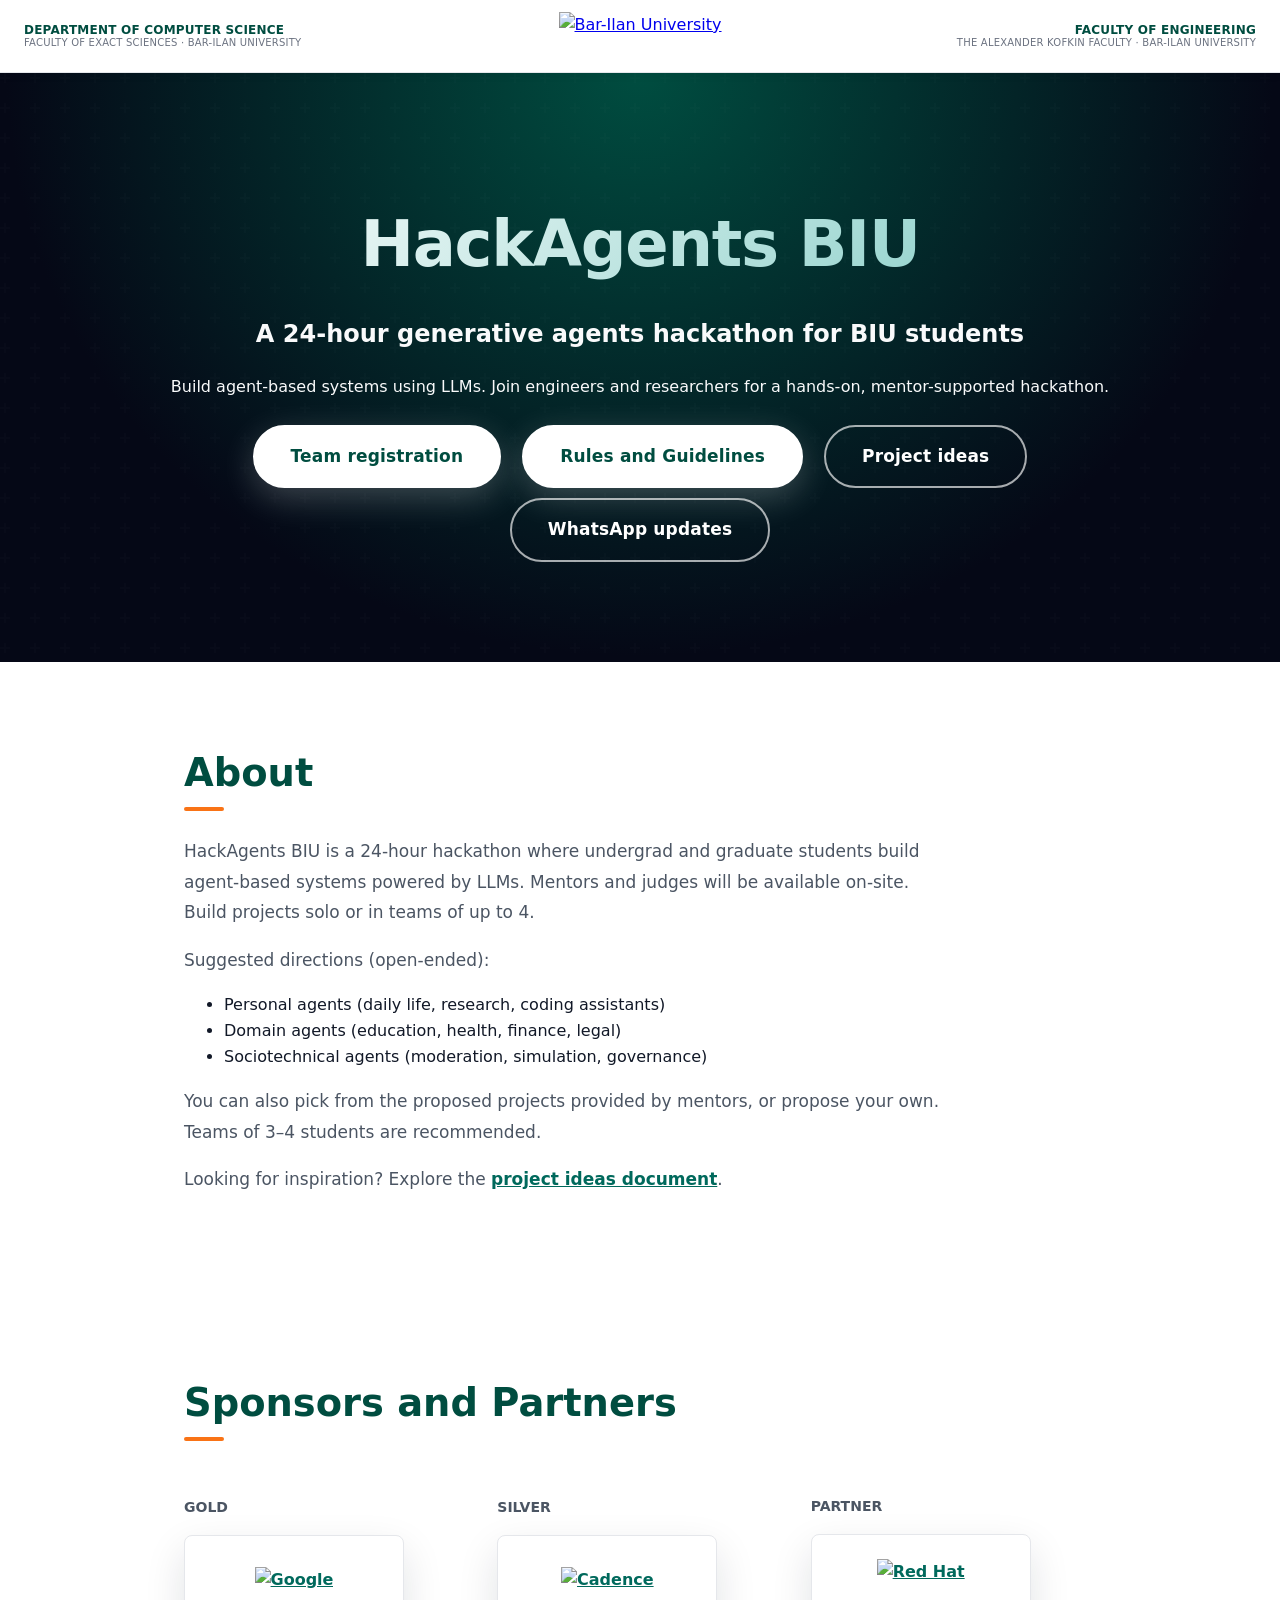
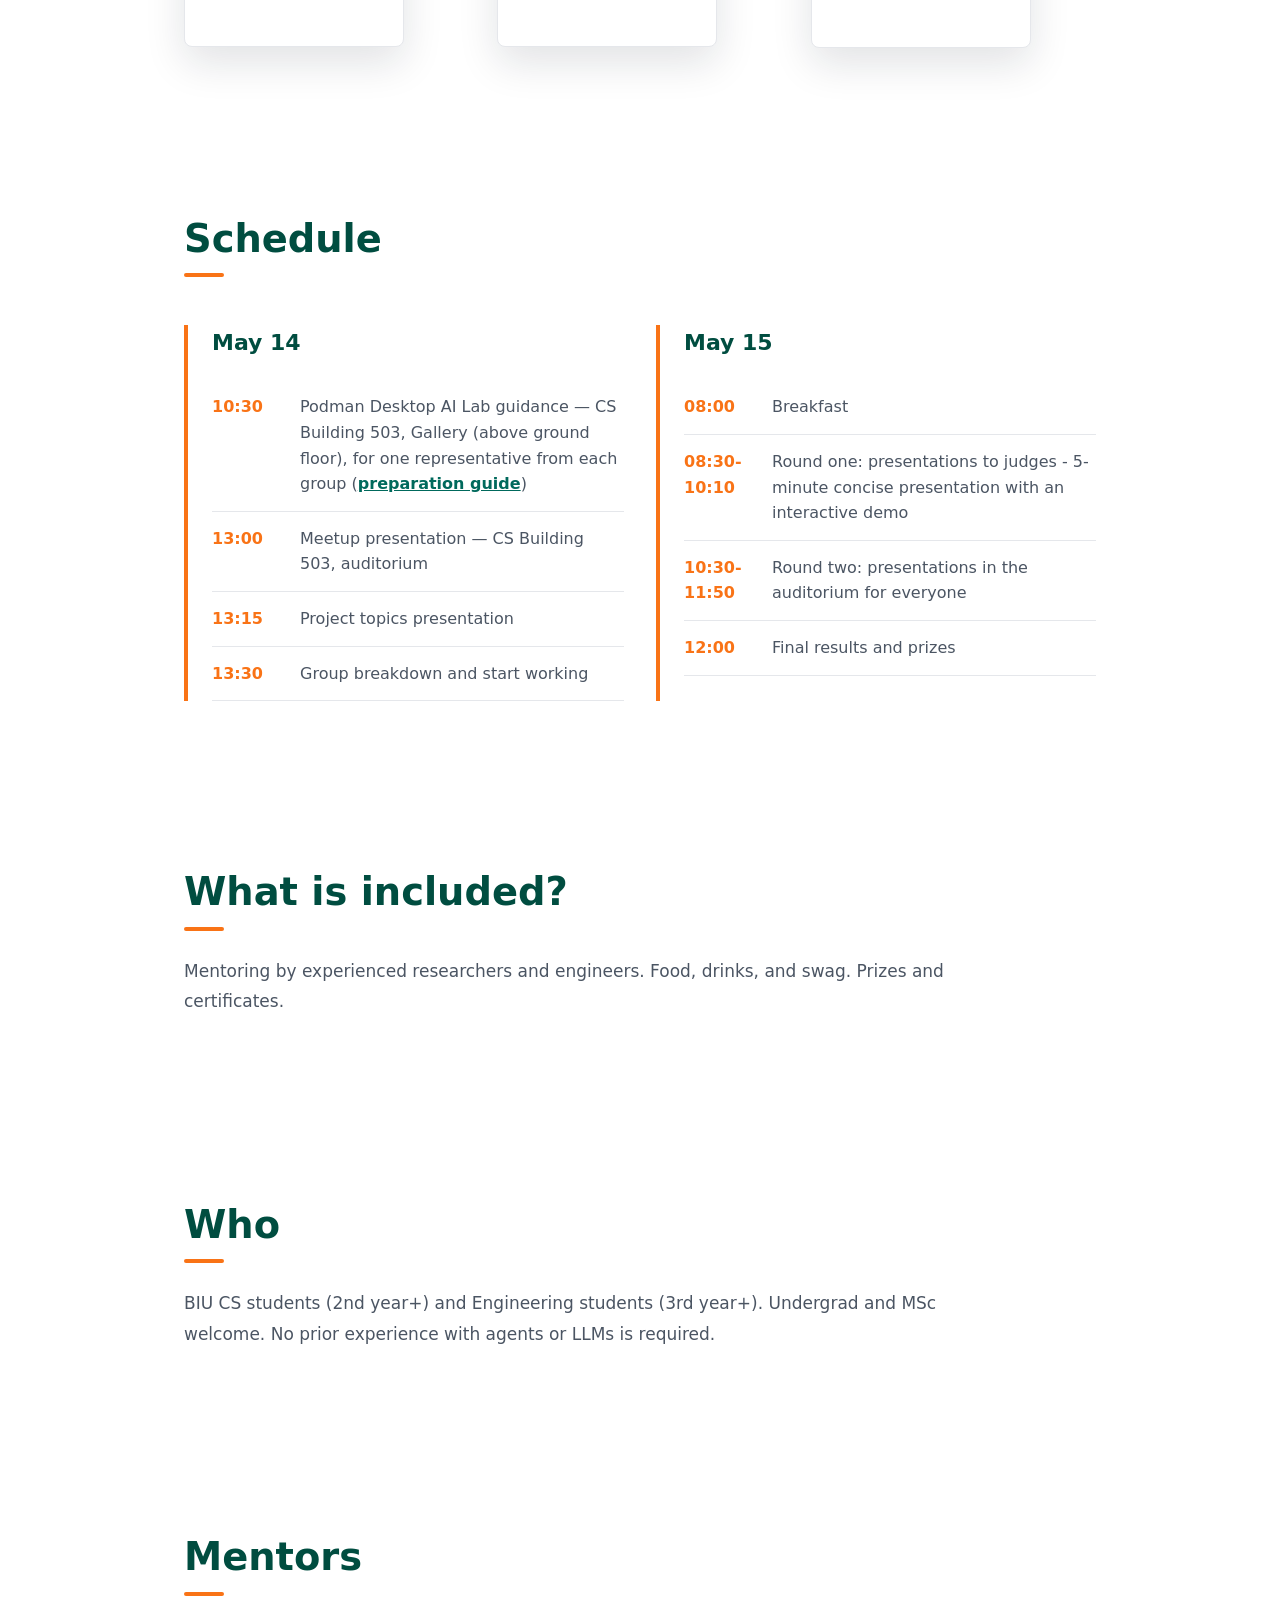
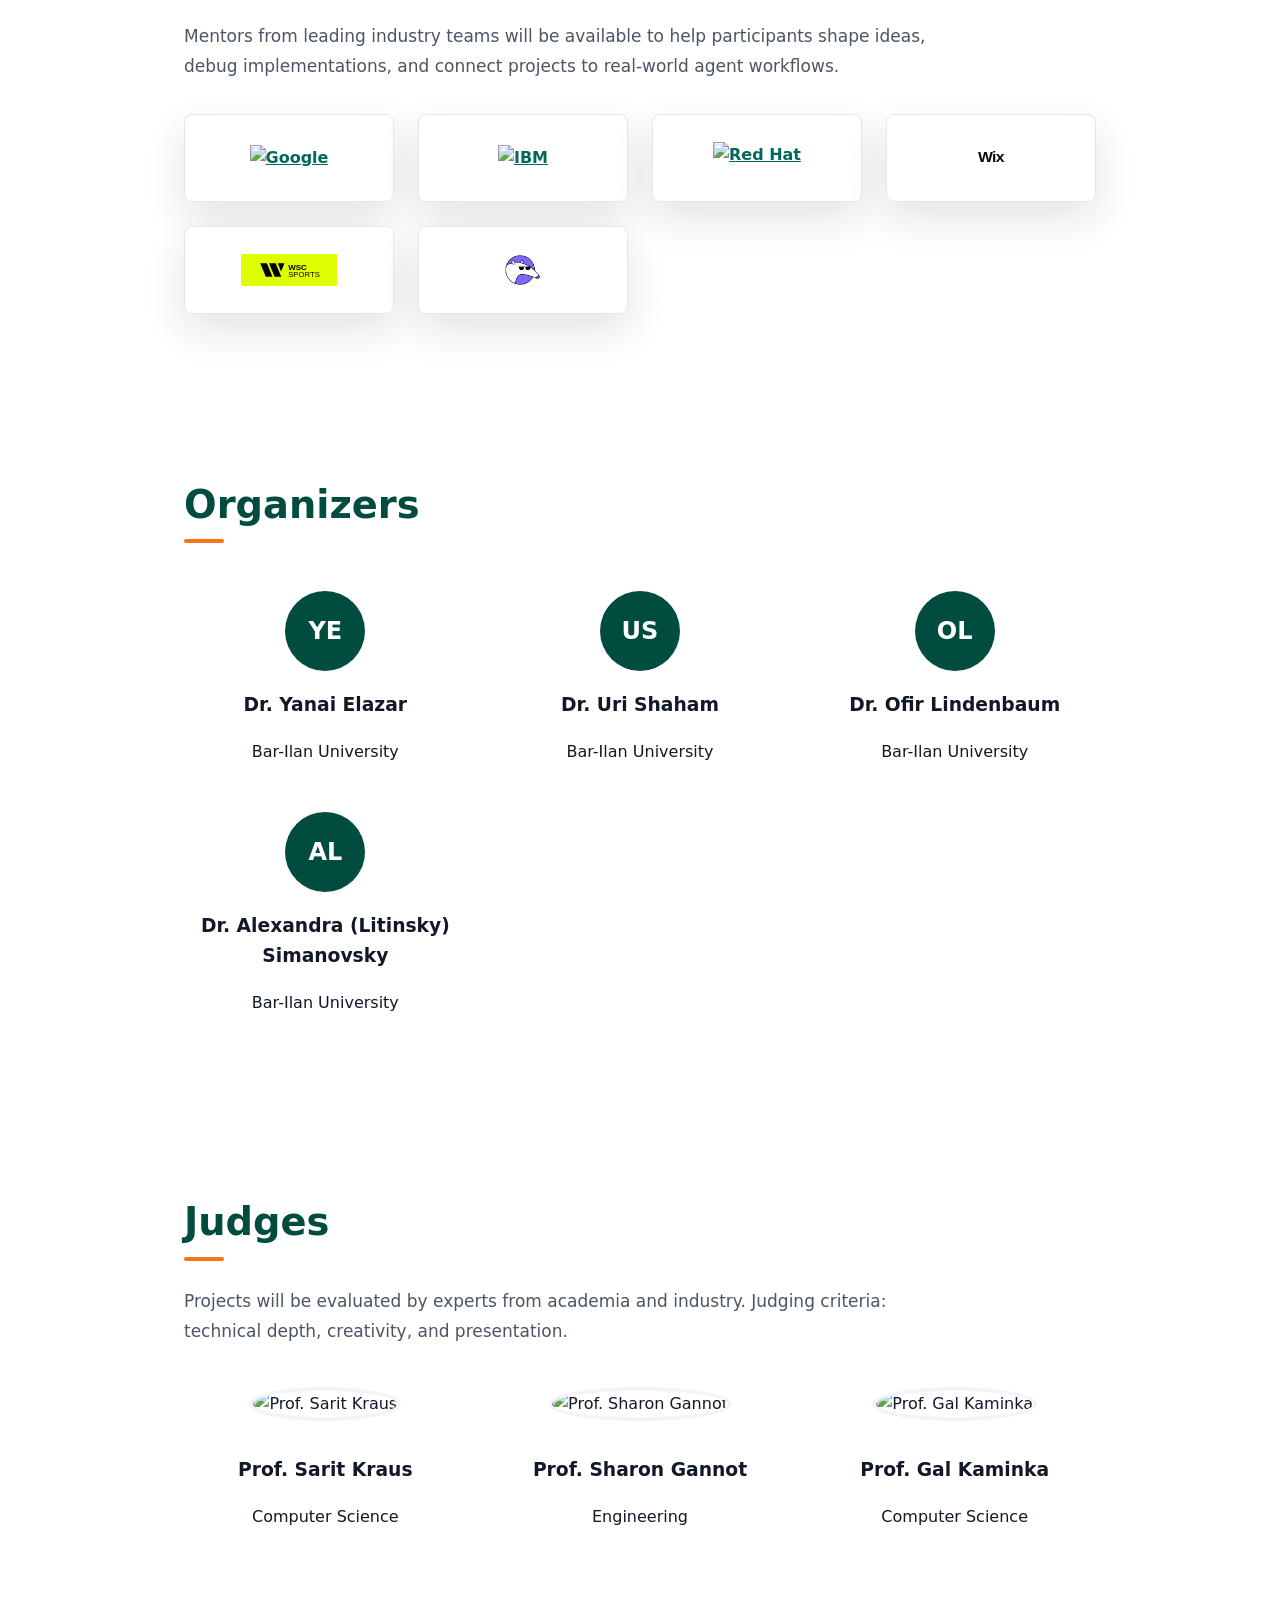
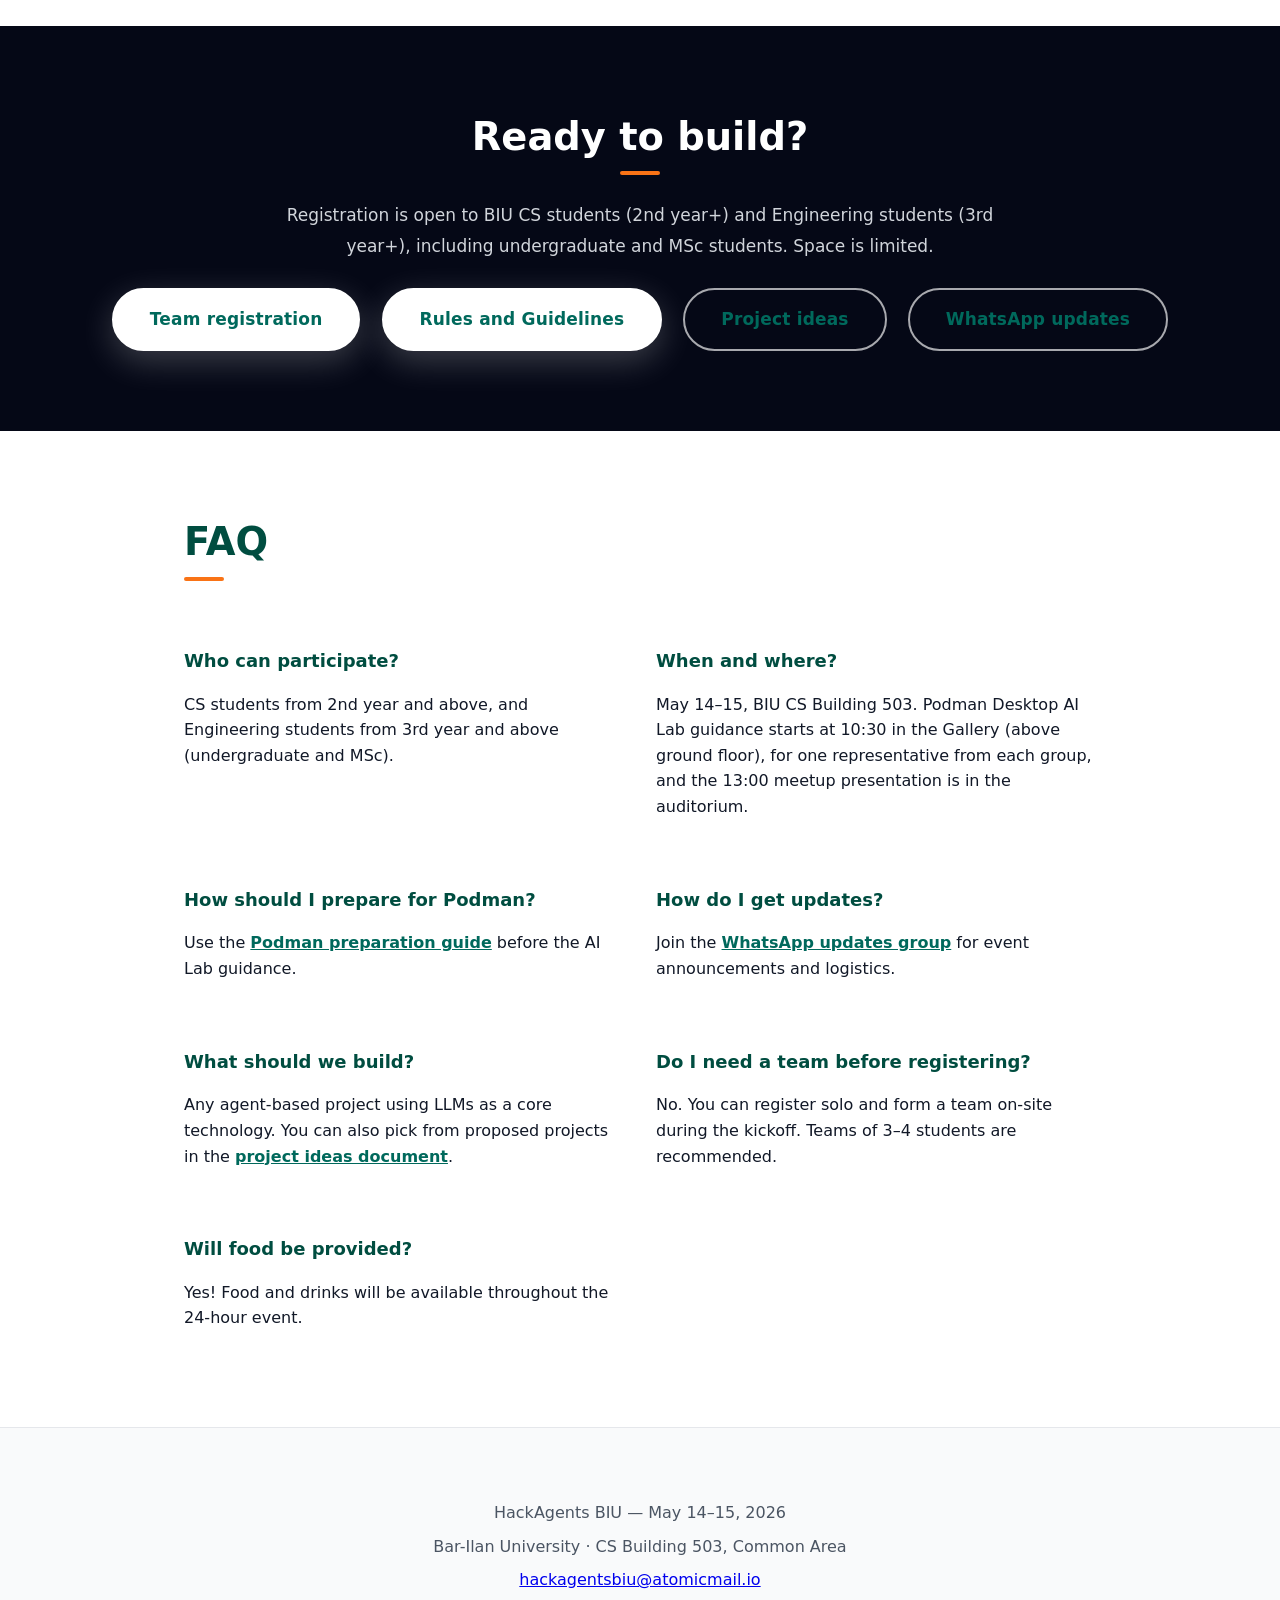
==== index.html @ 6ebd0484 "Update final day hackathon schedule" ====
<!DOCTYPE html>
<html lang="en">
<head>
  <meta charset="UTF-8" />
  <title>HackAgents BIU</title>
  <meta name="viewport" content="width=device-width, initial-scale=1" />
  <link rel="stylesheet" href="styles.css" />
</head>
<body>
  <!-- LOGO BAR -->
  <div class="logo-bar">
    <!-- CS dept (left) -->
    <a href="https://cs.biu.ac.il/en" target="_blank" rel="noreferrer" class="dept-text-link">
      <div class="dept-logo-text">
        <strong>Department of Computer Science</strong>
        <em>Faculty of Exact Sciences &middot; Bar-Ilan University</em>
      </div>
    </a>
    <!-- Single BIU logo (center) -->
    <a href="https://www.biu.ac.il/en" target="_blank" rel="noreferrer" class="biu-center-logo-link">
      <img src="images/biu-logo.svg" alt="Bar-Ilan University" class="biu-center-logo" />
    </a>
    <!-- Engineering dept (right) -->
    <a href="https://engineering.biu.ac.il/en" target="_blank" rel="noreferrer" class="dept-text-link">
      <div class="dept-logo-text dept-logo-text-right">
        <strong>Faculty of Engineering</strong>
        <em>The Alexander Kofkin Faculty &middot; Bar-Ilan University</em>
      </div>
    </a>
  </div>
  <!-- HERO -->
  <header class="hero">
    <div class="hero-content">
      <h1>HackAgents BIU</h1>
      <h2>A 24-hour generative agents hackathon for BIU students</h2>
      <p>
        Build agent-based systems using LLMs. Join engineers and researchers for a hands-on,
        mentor-supported hackathon.
      </p>
      <a href="https://docs.google.com/forms/d/e/1FAIpQLSceRZnkN2qU5gKIHGp6oPGuhimplVmQ2G8xg2POKdkCX2bNxw/viewform" target="_blank" rel="noopener noreferrer" class="btn-secondary btn-large">Team registration</a>
      <a href="https://docs.google.com/document/d/19r4RWG5iAZjEmeMWOBcQa010JdUQIc2pT0cGZgomVYQ/edit?tab=t.0" target="_blank" rel="noopener noreferrer" class="btn-secondary btn-large">Rules and Guidelines</a>
      <a href="https://docs.google.com/document/d/1uEzmPq3hQL507EsKI7xB_JFkwGUVHDTI0HvPIzLt-HA/edit?usp=sharing" target="_blank" rel="noopener noreferrer" class="btn-link-strong btn-large">Project ideas</a>
      <a href="https://chat.whatsapp.com/GrGMluwHoQH03LXmGmz6DR" target="_blank" rel="noopener noreferrer" class="btn-link-strong btn-large">WhatsApp updates</a>
    </div>
  </header>
  <!-- ABOUT -->
  <section class="section">
    <h2>About</h2>
    <p>
      HackAgents BIU is a 24-hour hackathon where undergrad and graduate students build agent-based systems powered by LLMs.
      Mentors and judges will be available on-site. Build projects solo or in teams of up to 4.
    </p>
    <p>
      Suggested directions (open-ended):
    </p>
    <ul>
      <li>Personal agents (daily life, research, coding assistants)
      <li>Domain agents (education, health, finance, legal)
      <li>Sociotechnical agents (moderation, simulation, governance)
    </ul>
    <p>
      You can also pick from the proposed projects provided by mentors, or propose your own.
      Teams of 3–4 students are recommended.
    </p>
    <p>
      Looking for inspiration? Explore the
      <a href="https://docs.google.com/document/d/1uEzmPq3hQL507EsKI7xB_JFkwGUVHDTI0HvPIzLt-HA/edit?usp=sharing" target="_blank" rel="noopener noreferrer">project ideas document</a>.
    </p>
  </section>
  <!-- PARTNERS -->
  <section class="section">
    <h2>Sponsors and Partners</h2>
    <div class="sponsors">
      <div class="sponsor-tier">
        <h3>Gold</h3>
        <a href="https://www.google.com" target="_blank" rel="noreferrer" class="sponsor-card sponsor-card-light" aria-label="Google">
          <img src="https://www.google.com/images/branding/googlelogo/2x/googlelogo_color_272x92dp.png" alt="Google" class="sponsor-logo" />
        </a>
      </div>
      <div class="sponsor-tier">
        <h3>Silver</h3>
        <a href="https://www.cadence.com" target="_blank" rel="noreferrer" class="sponsor-card sponsor-card-light" aria-label="Cadence">
          <img src="images/cadence-logo.svg" alt="Cadence" class="sponsor-logo" />
        </a>
      </div>
      <div class="sponsor-tier">
        <h3>Partner</h3>
        <a href="https://www.redhat.com/" target="_blank" rel="noopener noreferrer" class="sponsor-card sponsor-card-light" aria-label="Red Hat">
          <img src="https://upload.wikimedia.org/wikipedia/commons/7/79/Red_Hat_Logo_2019.svg" alt="Red Hat" class="sponsor-logo sponsor-logo-wide" />
        </a>
      </div>
    </div>
  </section>
  <!-- SCHEDULE -->
  <section class="section">
    <h2>Schedule</h2>
    <div class="schedule">
      <div class="schedule-day">
        <h3>May 14</h3>
        <div class="schedule-item">
          <time>10:30</time>
          <p>Podman Desktop AI Lab guidance — CS Building 503, Gallery (above ground floor), for one representative from each group (<a href="https://docs.google.com/document/d/1GXqYyNREOl_jO6eJi69nF-Y2a-xYoe3_QKaLp_jlZYM/edit?usp=sharing" target="_blank" rel="noopener noreferrer">preparation guide</a>)</p>
        </div>
        <div class="schedule-item">
          <time>13:00</time>
          <p>Meetup presentation — CS Building 503, auditorium</p>
        </div>
        <div class="schedule-item">
          <time>13:15</time>
          <p>Project topics presentation</p>
        </div>
        <div class="schedule-item">
          <time>13:30</time>
          <p>Group breakdown and start working</p>
        </div>
      </div>
      <div class="schedule-day">
        <h3>May 15</h3>
        <div class="schedule-item">
          <time>08:00</time>
          <p>Breakfast</p>
        </div>
        <div class="schedule-item">
          <time>08:30-10:10</time>
          <p>Round one: presentations to judges - 5-minute concise presentation with an interactive demo</p>
        </div>
        <div class="schedule-item">
          <time>10:30-11:50</time>
          <p>Round two: presentations in the auditorium for everyone</p>
        </div>
        <div class="schedule-item">
          <time>12:00</time>
          <p>Final results and prizes</p>
        </div>
      </div>
    </div>
  </section>
  <!-- WHAT IS INCLUDED -->
  <section class="section">
    <h2>What is included?</h2>
    <p>
      Mentoring by experienced researchers and engineers.
      Food, drinks, and swag.
      Prizes and certificates.
    </p>
  </section>
  <!-- WHO -->
  <section class="section">
    <h2>Who</h2>
    <p>
      BIU CS students (2nd year+) and Engineering students (3rd year+). Undergrad and MSc welcome.
      No prior experience with agents or LLMs is required.
    </p>
  </section>
  <!-- MENTORS -->
  <section class="section">
    <h2>Mentors</h2>
    <p>
      Mentors from leading industry teams will be available to help participants shape ideas,
      debug implementations, and connect projects to real-world agent workflows.
    </p>
    <div class="mentor-logos">
      <a href="https://www.google.com" target="_blank" rel="noreferrer" class="mentor-card" aria-label="Google mentors">
        <img src="https://www.google.com/images/branding/googlelogo/2x/googlelogo_color_272x92dp.png" alt="Google" class="mentor-logo" />
      </a>
      <a href="https://www.ibm.com" target="_blank" rel="noreferrer" class="mentor-card" aria-label="IBM mentors">
        <img src="https://upload.wikimedia.org/wikipedia/commons/5/51/IBM_logo.svg" alt="IBM" class="mentor-logo" />
      </a>
      <a href="https://www.redhat.com/" target="_blank" rel="noopener noreferrer" class="mentor-card" aria-label="Red Hat mentors">
        <img src="https://upload.wikimedia.org/wikipedia/commons/7/79/Red_Hat_Logo_2019.svg" alt="Red Hat" class="mentor-logo mentor-logo-wide" />
      </a>
      <a href="https://www.wix.com/" target="_blank" rel="noopener noreferrer" class="mentor-card" aria-label="Wix mentors">
        <img src="images/wix-logo.svg" alt="Wix" class="mentor-logo" />
      </a>
      <a href="https://www.ecsportsmgmt.com/" target="_blank" rel="noopener noreferrer" class="mentor-card" aria-label="WSC Sports mentors">
        <img src="images/esc-sports-logo.svg" alt="WSC Sports" class="mentor-logo mentor-logo-wide" />
      </a>
      <a href="https://www.qodo.ai/" target="_blank" rel="noopener noreferrer" class="mentor-card" aria-label="Qodo mentors">
        <img src="images/qodo-logo.svg" alt="Qodo" class="mentor-logo mentor-logo-wide" />
      </a>
    </div>
  </section>
  <!-- ORGANIZERS -->
  <section class="section">
    <h2>Organizers</h2>
    <div class="grid">
      <div class="person">
        <div class="organizer-avatar">YE</div>
        <h3>Dr. Yanai Elazar</h3>
        <p>Bar-Ilan University</p>
      </div>
      <div class="person">
        <div class="organizer-avatar">US</div>
        <h3>Dr. Uri Shaham</h3>
        <p>Bar-Ilan University</p>
      </div>
      <div class="person">
        <div class="organizer-avatar">OL</div>
        <h3>Dr. Ofir Lindenbaum</h3>
        <p>Bar-Ilan University</p>
      </div>
      <div class="person">
        <div class="organizer-avatar">AL</div>
        <h3>Dr. Alexandra (Litinsky) Simanovsky</h3>
        <p>Bar-Ilan University</p>
      </div>
    </div>
  </section>
  <!-- JUDGES -->
  <section class="section">
    <h2>Judges</h2>
    <p>Projects will be evaluated by experts from academia and industry. Judging criteria: technical depth, creativity, and presentation.</p>
    <div class="grid">
      <div class="person">
        <img src="images/sarit-kraus.jpg" alt="Prof. Sarit Kraus" class="person-photo" />
        <div>
          <h3>Prof. Sarit Kraus</h3>
          <p>Computer Science</p>
        </div>
      </div>
      <div class="person">
        <img src="images/sharon-gannot.jpg" alt="Prof. Sharon Gannot" class="person-photo" />
        <div>
          <h3>Prof. Sharon Gannot</h3>
          <p>Engineering</p>
        </div>
      </div>
      <div class="person">
        <img src="https://u.cs.biu.ac.il/~kaminkg/authors/galk/avatar_hu0524f3c4459aaec3b3a6f1993099c166_79443_270x270_fill_q75_lanczos_center.jpg" alt="Prof. Gal Kaminka" class="person-photo" />
        <div>
          <h3>Prof. Gal Kaminka</h3>
          <p>Computer Science</p>
        </div>
      </div>
    </div>
  </section>
  <!-- CTA -->
  <section class="section section-dark">
    <h2>Ready to build?</h2>
    <p>Registration is open to BIU CS students (2nd year+) and Engineering students (3rd year+), including undergraduate and MSc students. Space is limited.</p>
    <a href="https://docs.google.com/forms/d/e/1FAIpQLSceRZnkN2qU5gKIHGp6oPGuhimplVmQ2G8xg2POKdkCX2bNxw/viewform" target="_blank" rel="noopener noreferrer" class="btn-secondary btn-large">Team registration</a>
    <a href="https://docs.google.com/document/d/19r4RWG5iAZjEmeMWOBcQa010JdUQIc2pT0cGZgomVYQ/edit?tab=t.0" target="_blank" rel="noopener noreferrer" class="btn-secondary btn-large">Rules and Guidelines</a>
    <a href="https://docs.google.com/document/d/1uEzmPq3hQL507EsKI7xB_JFkwGUVHDTI0HvPIzLt-HA/edit?usp=sharing" target="_blank" rel="noopener noreferrer" class="btn-link-strong btn-large">Project ideas</a>
    <a href="https://chat.whatsapp.com/GrGMluwHoQH03LXmGmz6DR" target="_blank" rel="noopener noreferrer" class="btn-link-strong btn-large">WhatsApp updates</a>
  </section>
  <!-- FAQ -->
  <section class="section">
    <h2>FAQ</h2>
    <div class="faq">
      <div class="faq-item">
        <h3>Who can participate?</h3>
        <p>CS students from 2nd year and above, and Engineering students from 3rd year and above (undergraduate and MSc).</p>
      </div>
      <div class="faq-item">
        <h3>When and where?</h3>
        <p>May 14–15, BIU CS Building 503. Podman Desktop AI Lab guidance starts at 10:30 in the Gallery (above ground floor), for one representative from each group, and the 13:00 meetup presentation is in the auditorium.</p>
      </div>
      <div class="faq-item">
        <h3>How should I prepare for Podman?</h3>
        <p>Use the <a href="https://docs.google.com/document/d/1GXqYyNREOl_jO6eJi69nF-Y2a-xYoe3_QKaLp_jlZYM/edit?usp=sharing" target="_blank" rel="noopener noreferrer">Podman preparation guide</a> before the AI Lab guidance.</p>
      </div>
      <div class="faq-item">
        <h3>How do I get updates?</h3>
        <p>Join the <a href="https://chat.whatsapp.com/GrGMluwHoQH03LXmGmz6DR" target="_blank" rel="noopener noreferrer">WhatsApp updates group</a> for event announcements and logistics.</p>
      </div>
      <div class="faq-item">
        <h3>What should we build?</h3>
        <p>Any agent-based project using LLMs as a core technology. You can also pick from proposed projects in the <a href="https://docs.google.com/document/d/1uEzmPq3hQL507EsKI7xB_JFkwGUVHDTI0HvPIzLt-HA/edit?usp=sharing" target="_blank" rel="noopener noreferrer">project ideas document</a>.</p>
      </div>
      <div class="faq-item">
        <h3>Do I need a team before registering?</h3>
        <p>No. You can register solo and form a team on-site during the kickoff. Teams of 3–4 students are recommended.</p>
      </div>
      <div class="faq-item">
        <h3>Will food be provided?</h3>
        <p>Yes! Food and drinks will be available throughout the 24-hour event.</p>
      </div>
    </div>
  </section>
  <!-- FOOTER -->
  <footer class="footer">
    <p>HackAgents BIU — May 14–15, 2026</p>
    <p>Bar-Ilan University &middot; CS Building 503, Common Area</p>
    <p><a href="mailto:hackagentsbiu@atomicmail.io">hackagentsbiu@atomicmail.io</a></p>
  </footer>
</body>
</html>
---- styles.css ----
:root {
  --biu-green: #004d40;
  --biu-green-light: #00695c;
  --bg-dark: #050816;
  --bg-light: #ffffff;
  --accent: #f97316;
  --accent-hover: #fb923c;
  --text-main: #111827;
  --text-muted: #4b5563;
  --border-subtle: #e5e7eb;
  --max-width: 960px;
  --radius: 12px;
  --shadow-soft: 0 16px 40px rgba(15, 23, 42, 0.12);
}

*, *::before, *::after {
  box-sizing: border-box;
}

html {
  scroll-behavior: smooth;
}

body {
  margin: 0;
  font-family: system-ui, -apple-system, BlinkMacSystemFont, 'Segoe UI', sans-serif;
  color: var(--text-main);
  background: var(--bg-light);
  line-height: 1.6;
  overflow-x: hidden;
}

/* ===== LOGO BAR ===== */
.logo-bar {
  background: #ffffff;
  padding: 12px 24px;
  display: flex;
  justify-content: space-between;
  align-items: center;
  border-bottom: 1px solid var(--border-subtle);
  position: sticky;
  top: 0;
  z-index: 1000;
  box-shadow: 0 2px 10px rgba(0,0,0,0.05);
  gap: 20px;
}

.dept-text-link {
  text-decoration: none;
  flex: 1;
  min-width: 0;
  transition: opacity 0.2s ease;
}

.dept-text-link:hover {
  opacity: 0.7;
}

.dept-logo-text {
  font-size: 11px;
  line-height: 1.2;
  color: #374151;
  text-transform: uppercase;
  letter-spacing: 0.02em;
}

.dept-logo-text strong {
  display: block;
  font-size: 12px;
  color: var(--biu-green);
  overflow: hidden;
  text-overflow: ellipsis;
  white-space: nowrap;
}

.dept-logo-text em {
  font-style: normal;
  color: #6b7280;
  font-size: 10px;
  display: block;
}

.dept-logo-text-right {
  text-align: right;
}

.biu-center-logo-link {
  display: flex;
  align-items: center;
  justify-content: center;
  flex-shrink: 0;
}

.biu-center-logo {
  height: 48px;
  width: auto;
  object-fit: contain;
}

/* ===== HERO ===== */
.hero {
  background: radial-gradient(ellipse at top, #004d40 0%, #050816 70%);
  color: #f9fafb;
  padding: 120px 24px 100px;
  text-align: center;
  position: relative;
  overflow: hidden;
}

.hero::before {
  content: '';
  position: absolute;
  inset: 0;
  background: url("data:image/svg+xml,%3Csvg width='60' height='60' viewBox='0 0 60 60' xmlns='http://www.w3.org/2000/svg'%3E%3Cg fill='none' fill-rule='evenodd'%3E%3Cg fill='%23ffffff' fill-opacity='0.03'%3E%3Cpath d='M36 34v-4h-2v4h-4v2h4v4h2v-4h4v-2h-4zm0-30V0h-2v4h-4v2h4v4h2V6h4V4h-4zM6 34v-4H4v4H0v2h4v4h2v-4h4v-2H6zM6 4V0H4v4H0v2h4v4h2V6h4V4H6z'/%3E%3C/g%3E%3C/g%3E%3C/svg%3E");
  opacity: 0.4;
}

.hero-content {
  position: relative;
  max-width: var(--max-width);
  margin: 0 auto;
}

.hero .date {
  letter-spacing: 0.2em;
  text-transform: uppercase;
  font-size: 13px;
  color: #4db6ac;
  margin-bottom: 16px;
  font-weight: 500;
}

.hero h1 {
  font-size: clamp(2.8rem, 6vw, 4rem);
  margin: 0 0 16px;
  font-weight: 800;
  letter-spacing: -0.02em;
  background: linear-gradient(135deg, #ffffff 0%, #80cbc4 100%);
  -webkit-background-clip: text;
  -webkit-text-fill-color: transparent;
  background-clip: text;
}

.hero .subtitle {
  max-width: 600px;
  margin: 0 auto 36px;
  font-size: 17px;
  color: #d1d5db;
  line-height: 1.7;
}

.btn-primary {
  display: inline-block;
  padding: 13px 28px;
  border-radius: 999px;
  background: var(--accent);
  color: #ffffff;
  font-weight: 700;
  font-size: 15px;
  text-decoration: none;
  box-shadow: 0 8px 30px rgba(249, 115, 22, 0.35);
  transition: transform 0.15s ease, box-shadow 0.15s ease, background 0.15s ease;
  letter-spacing: 0.01em;
}

.btn-primary:hover {
  transform: translateY(-2px);
  background: var(--accent-hover);
  box-shadow: 0 14px 40px rgba(249, 115, 22, 0.45);
}

.btn-secondary,
.btn-link-strong {
  display: inline-block;
  margin: 10px 8px 0;
  padding: 13px 28px;
  border-radius: 999px;
  font-weight: 800;
  font-size: 15px;
  text-decoration: none;
  transition: transform 0.15s ease, box-shadow 0.15s ease, background 0.15s ease, color 0.15s ease;
  letter-spacing: 0.01em;
}

.btn-secondary {
  background: #ffffff;
  color: var(--biu-green);
  border: 2px solid #ffffff;
  box-shadow: 0 10px 34px rgba(255, 255, 255, 0.22);
}

.btn-secondary:hover {
  transform: translateY(-2px);
  background: #ccfbf1;
  border-color: #ccfbf1;
  box-shadow: 0 14px 40px rgba(204, 251, 241, 0.32);
}

.btn-link-strong {
  background: transparent;
  color: #ffffff;
  border: 2px solid rgba(255, 255, 255, 0.65);
}

.btn-link-strong:hover {
  transform: translateY(-2px);
  background: rgba(255, 255, 255, 0.12);
  border-color: #ffffff;
}

.btn-large {
  padding: 16px 36px;
  font-size: 17px;
}

/* ===== SECTIONS ===== */
.section {
  padding: 80px 24px;
  max-width: var(--max-width);
  margin: 0 auto;
}

.section h2 {
  font-size: clamp(1.8rem, 4vw, 2.4rem);
  margin: 0 0 16px;
  font-weight: 800;
  color: var(--biu-green);
  position: relative;
  display: inline-block;
}

.section h2::after {
  content: '';
  position: absolute;
  bottom: -8px;
  left: 0;
  width: 40px;
  height: 4px;
  background: var(--accent);
  border-radius: 2px;
}

.section > p {
  color: var(--text-muted);
  font-size: 17px;
  max-width: 760px;
  line-height: 1.8;
}

.section a {
  color: var(--biu-green-light);
  font-weight: 700;
}

.section-dark {
  max-width: none;
  background: var(--bg-dark);
  color: #f9fafb;
  text-align: center;
}

.section-dark h2 {
  color: #ffffff;
}

.section-dark h2::after {
  left: 50%;
  transform: translateX(-50%);
}

.section-dark > p {
  margin-left: auto;
  margin-right: auto;
  color: #d1d5db;
}

/* ===== SPONSORS ===== */
.sponsors {
  display: flex;
  flex-wrap: wrap;
  align-items: center;
  gap: 28px;
  margin-top: 32px;
}

.sponsor-card {
  display: inline-flex;
  align-items: center;
  justify-content: center;
  min-height: 112px;
  min-width: 220px;
  padding: 24px 28px;
  background: #050505;
  border-radius: 8px;
  box-shadow: var(--shadow-soft);
}

.sponsor-card-light {
  background: #ffffff;
  border: 1px solid var(--border-subtle);
}

.sponsor-tier {
  flex: 1;
  min-width: 200px;
}

.sponsor-tier h3 {
  font-size: 14px;
  text-transform: uppercase;
  color: var(--text-muted);
  margin-bottom: 16px;
}

.sponsor-logo {
  height: 48px;
  width: auto;
  max-width: 180px;
  object-fit: contain;
}

.sponsor-logo-wide {
  height: 64px;
  max-width: 320px;
}

/* ===== MENTORS ===== */
.mentor-logos {
  display: grid;
  grid-template-columns: repeat(auto-fit, minmax(200px, 1fr));
  gap: 24px;
  margin-top: 32px;
}

.mentor-card {
  display: flex;
  align-items: center;
  justify-content: center;
  min-height: 88px;
  padding: 18px 22px;
  background: #ffffff;
  border: 1px solid var(--border-subtle);
  border-radius: 8px;
  box-shadow: var(--shadow-soft);
}

.mentor-logo {
  height: 26px;
  width: auto;
  max-width: 112px;
  object-fit: contain;
}

.mentor-logo-wide {
  height: 32px;
  max-width: 148px;
}

/* ===== SCHEDULE ===== */
.schedule {
  display: grid;
  grid-template-columns: repeat(auto-fit, minmax(280px, 1fr));
  gap: 32px;
  margin-top: 40px;
}

.schedule-day {
  border-left: 4px solid var(--accent);
  padding-left: 24px;
}

.schedule-day h3 {
  margin: 0 0 20px;
  color: var(--biu-green);
  font-size: 22px;
}

.schedule-item {
  display: grid;
  grid-template-columns: 72px 1fr;
  gap: 16px;
  align-items: start;
  padding: 14px 0;
  border-bottom: 1px solid var(--border-subtle);
}

.schedule-item time {
  color: var(--accent);
  font-weight: 800;
}

.schedule-item p {
  margin: 0;
  color: var(--text-muted);
}

/* ===== GRID ===== */
.grid {
  display: grid;
  grid-template-columns: repeat(auto-fit, minmax(250px, 1fr));
  gap: 32px;
  margin-top: 40px;
}

.person {
  text-align: center;
}

.person-photo {
  width: 150px;
  height: 150px;
  border-radius: 50%;
  object-fit: cover;
  margin-bottom: 16px;
  border: 4px solid #f3f4f6;
}

.organizer-avatar {
  width: 80px;
  height: 80px;
  background: var(--biu-green);
  color: white;
  display: flex;
  align-items: center;
  justify-content: center;
  font-size: 24px;
  font-weight: bold;
  border-radius: 50%;
  margin: 0 auto 16px;
}

/* ===== FAQ ===== */
.faq {
  display: grid;
  grid-template-columns: repeat(auto-fit, minmax(300px, 1fr));
  gap: 32px;
  margin-top: 40px;
}

.faq-item h3 {
  font-size: 18px;
  margin-bottom: 12px;
  color: var(--biu-green);
}

/* ===== FOOTER ===== */
.footer {
  padding: 64px 24px;
  background: #f9fafb;
  text-align: center;
  border-top: 1px solid var(--border-subtle);
}

.footer p {
  margin: 8px 0;
  color: var(--text-muted);
}

/* ===== RESPONSIVE ===== */
@media (max-width: 768px) {
  html,
  body {
    width: 100%;
    max-width: 100%;
  }

  .logo-bar {
    flex-wrap: wrap;
    justify-content: center;
    padding: 16px;
    gap: 16px;
    width: 100%;
    max-width: 100vw;
    overflow: hidden;
  }
  
  .biu-center-logo-link {
    order: -1;
    width: 100%;
    margin-bottom: 4px;
  }
  
  .dept-text-link {
    flex: none;
    width: 100%;
    text-align: center;
  }

  .dept-logo-text strong {
    white-space: normal;
  }
  
  .dept-logo-text-right {
    text-align: center;
  }
  
  .hero {
    padding: 80px 24px;
    width: 100%;
    max-width: 100vw;
  }

  .hero-content,
  .section {
    width: 100%;
    max-width: 100vw;
  }

  .hero-content {
    width: calc(100vw - 80px);
  }

  .section {
    width: 100vw;
  }

  .hero h1 {
    font-size: 1.9rem;
    overflow-wrap: anywhere;
  }

  .hero h2 {
    font-size: 1.05rem;
    line-height: 1.35;
    max-width: calc(100vw - 80px);
    overflow-wrap: anywhere;
  }

  .hero p {
    font-size: 0.95rem;
    max-width: calc(100vw - 80px);
    overflow-wrap: anywhere;
  }

  .section > p,
  .section ul {
    width: calc(100vw - 80px);
    max-width: calc(100vw - 80px);
  }

  .section > p {
    font-size: 16px;
  }

  .section p,
  .section li {
    overflow-wrap: anywhere;
  }

  .btn-primary,
  .btn-secondary,
  .btn-link-strong {
    width: min(100%, 260px);
    text-align: center;
  }
}
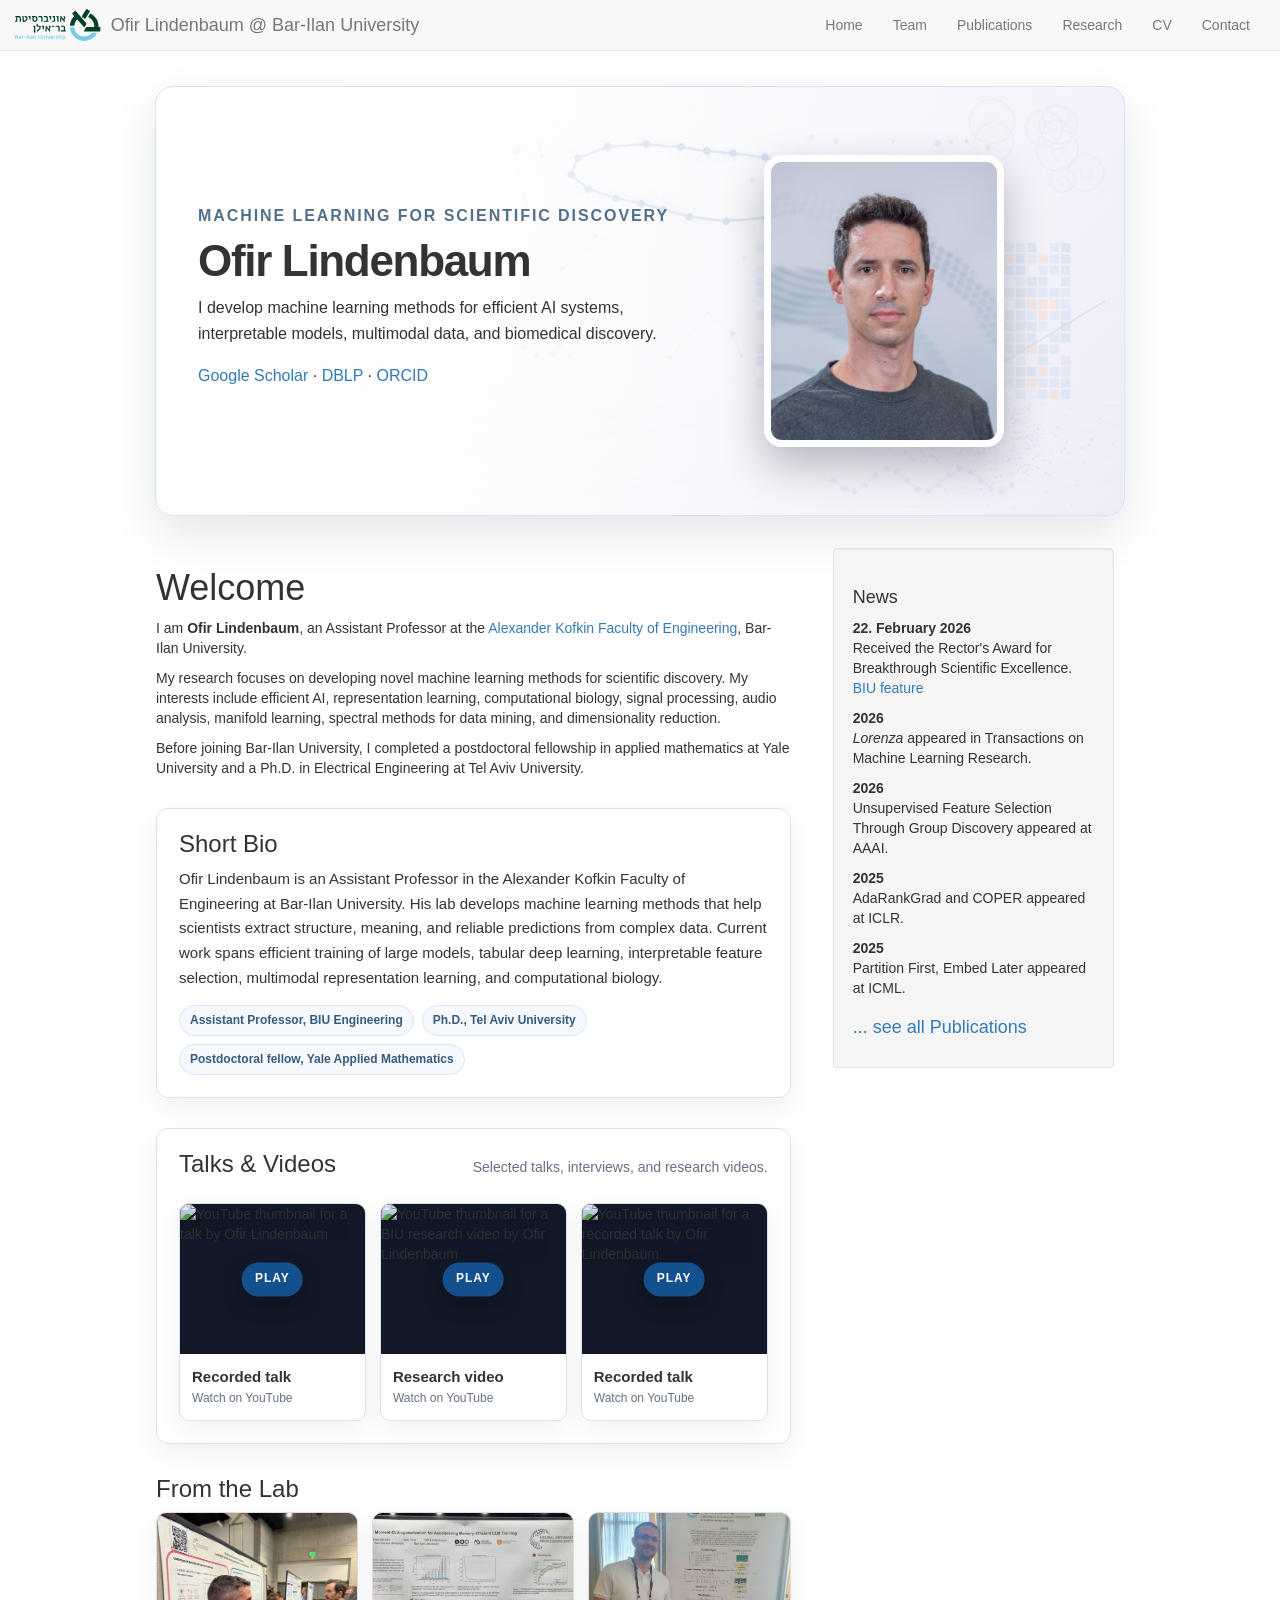
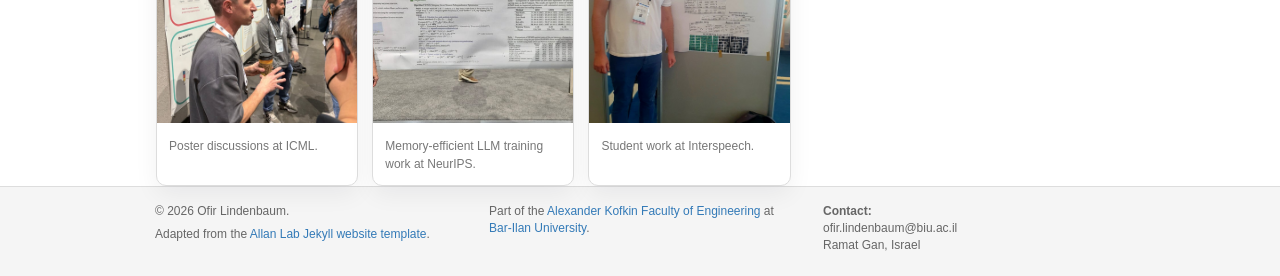
==== commit 63febcac: "Publish academic website" ====
--- a/index.html
+++ b/index.html
@@ -1,287 +1,176 @@
 <!DOCTYPE html>
 <html lang="en">
-<head>
-  <meta charset="UTF-8" />
-  <title>HackAgents BIU</title>
-  <meta name="viewport" content="width=device-width, initial-scale=1" />
-  <link rel="stylesheet" href="styles.css" />
-</head>
-<body>
-  <!-- LOGO BAR -->
-  <div class="logo-bar">
-    <!-- CS dept (left) -->
-    <a href="https://cs.biu.ac.il/en" target="_blank" rel="noreferrer" class="dept-text-link">
-      <div class="dept-logo-text">
-        <strong>Department of Computer Science</strong>
-        <em>Faculty of Exact Sciences &middot; Bar-Ilan University</em>
+  <head>
+    <meta charset="UTF-8" />
+    <meta name="viewport" content="width=device-width, initial-scale=1.0" />
+    <meta name="description" content="Academic website of Ofir Lindenbaum at Bar-Ilan University." />
+    <title>Ofir Lindenbaum - Home</title>
+    <link rel="stylesheet" href="styles.css?v=20260615-biu-logo" />
+  </head>
+  <body>
+    <header class="navbar navbar-default navbar-fixed-top">
+      <div class="container-fluid nav-inner">
+        <a class="navbar-brand" href="index.html">
+          <img class="brand-logo" src="images/biu-logo.svg" alt="Bar-Ilan University logo" />
+          <span>Ofir Lindenbaum @ Bar-Ilan University</span>
+        </a>
+        <button class="navbar-toggle" type="button" aria-label="Toggle navigation" aria-expanded="false">
+          <span class="icon-bar"></span>
+          <span class="icon-bar"></span>
+          <span class="icon-bar"></span>
+        </button>
+        <nav class="navbar-links" aria-label="Main navigation">
+          <a href="index.html">Home</a>
+          <a href="team.html">Team</a>
+          <a href="publications.html">Publications</a>
+          <a href="research.html">Research</a>
+          <a href="https://engineering.biu.ac.il/sites/engineering/files/shared/ofir.lindenbaum.pdf" target="_blank" rel="noreferrer">CV</a>
+          <a href="#contact">Contact</a>
+        </nav>
       </div>
-    </a>
-    <!-- Single BIU logo (center) -->
-    <a href="https://www.biu.ac.il/en" target="_blank" rel="noreferrer" class="biu-center-logo-link">
-      <img src="images/biu-logo.svg" alt="Bar-Ilan University" class="biu-center-logo" />
-    </a>
-    <!-- Engineering dept (right) -->
-    <a href="https://engineering.biu.ac.il/en" target="_blank" rel="noreferrer" class="dept-text-link">
-      <div class="dept-logo-text dept-logo-text-right">
-        <strong>Faculty of Engineering</strong>
-        <em>The Alexander Kofkin Faculty &middot; Bar-Ilan University</em>
+    </header>
+
+    <main class="container-fluid">
+      <section class="home-hero">
+        <div class="hero-copy">
+          <p class="eyebrow">Machine learning for scientific discovery</p>
+          <h1>Ofir Lindenbaum</h1>
+          <p>
+            I develop machine learning methods for efficient AI systems,
+            interpretable models, multimodal data, and biomedical discovery.
+          </p>
+          <p class="profile-links">
+            <a href="https://scholar.google.com/citations?user=jXxk6gcAAAAJ&hl=en" target="_blank" rel="noreferrer">Google Scholar</a>
+            &middot; <a href="https://dblp.org/pid/142/4140" target="_blank" rel="noreferrer">DBLP</a>
+            &middot; <a href="https://orcid.org/0000-0002-5990-742X" target="_blank" rel="noreferrer">ORCID</a>
+          </p>
+        </div>
+        <div class="hero-media">
+          <img class="hero-portrait" src="images/ofir-lindenbaum-profile.jpg" alt="Portrait of Ofir Lindenbaum" />
+        </div>
+      </section>
+
+      <div class="row home-layout">
+        <section id="homeid" class="col-sm-8">
+          <h1>Welcome</h1>
+          <p>
+            I am <strong>Ofir Lindenbaum</strong>, an Assistant Professor at the
+            <a href="https://engineering.biu.ac.il/en" target="_blank" rel="noreferrer">Alexander Kofkin Faculty of Engineering</a>,
+            Bar-Ilan University.
+          </p>
+          <p>
+            My research focuses on developing novel machine learning methods for
+            scientific discovery. My interests include efficient AI, representation
+            learning, computational biology, signal processing, audio analysis,
+            manifold learning, spectral methods for data mining, and dimensionality
+            reduction.
+          </p>
+          <p>
+            Before joining Bar-Ilan University, I completed a postdoctoral fellowship
+            in applied mathematics at Yale University and a Ph.D. in Electrical
+            Engineering at Tel Aviv University.
+          </p>
+
+          <section class="short-bio">
+            <h2>Short Bio</h2>
+            <p>
+              Ofir Lindenbaum is an Assistant Professor in the Alexander Kofkin Faculty
+              of Engineering at Bar-Ilan University. His lab develops machine
+              learning methods that help scientists extract structure, meaning, and
+              reliable predictions from complex data. Current work spans efficient
+              training of large models, tabular deep learning, interpretable feature
+              selection, multimodal representation learning, and computational
+              biology.
+            </p>
+            <div class="bio-facts" aria-label="Biography highlights">
+              <span>Assistant Professor, BIU Engineering</span>
+              <span>Ph.D., Tel Aviv University</span>
+              <span>Postdoctoral fellow, Yale Applied Mathematics</span>
+            </div>
+          </section>
+
+          <section class="talks-videos">
+            <div class="section-heading">
+              <h2>Talks &amp; Videos</h2>
+              <p>Selected talks, interviews, and research videos.</p>
+            </div>
+            <div class="video-grid">
+              <a class="video-card" href="https://www.youtube.com/watch?v=SelrAY-kFk0" target="_blank" rel="noreferrer">
+                <span class="video-thumb">
+                  <img src="https://img.youtube.com/vi/SelrAY-kFk0/hqdefault.jpg" alt="YouTube thumbnail for a talk by Ofir Lindenbaum" />
+                  <span class="play-button" aria-hidden="true">Play</span>
+                </span>
+                <strong>Recorded talk</strong>
+                <span>Watch on YouTube</span>
+              </a>
+              <a class="video-card" href="https://www.youtube.com/watch?v=nRPyLBl0U9c" target="_blank" rel="noreferrer">
+                <span class="video-thumb">
+                  <img src="https://img.youtube.com/vi/nRPyLBl0U9c/hqdefault.jpg" alt="YouTube thumbnail for a BIU research video by Ofir Lindenbaum" />
+                  <span class="play-button" aria-hidden="true">Play</span>
+                </span>
+                <strong>Research video</strong>
+                <span>Watch on YouTube</span>
+              </a>
+              <a class="video-card" href="https://www.youtube.com/watch?v=-yciVG52yjQ" target="_blank" rel="noreferrer">
+                <span class="video-thumb">
+                  <img src="https://img.youtube.com/vi/-yciVG52yjQ/hqdefault.jpg" alt="YouTube thumbnail for a recorded talk by Ofir Lindenbaum" />
+                  <span class="play-button" aria-hidden="true">Play</span>
+                </span>
+                <strong>Recorded talk</strong>
+                <span>Watch on YouTube</span>
+              </a>
+            </div>
+          </section>
+
+          <section class="lab-gallery" aria-label="Group and conference photos">
+            <h2>From the Lab</h2>
+            <div class="lab-grid">
+              <figure>
+                <img src="images/lab/icml-discussion-1.jpg" alt="Poster discussion with Ofir and students at ICML" />
+                <figcaption>Poster discussions at ICML.</figcaption>
+              </figure>
+              <figure>
+                <img src="images/lab/neurips-sumo-poster.jpg" alt="SUMO poster at NeurIPS with Ofir and Yehonathan Refael" />
+                <figcaption>Memory-efficient LLM training work at NeurIPS.</figcaption>
+              </figure>
+              <figure>
+                <img src="images/lab/interspeech-poster.jpg" alt="Jonathan Svirsky presenting an Interspeech poster" />
+                <figcaption>Student work at Interspeech.</figcaption>
+              </figure>
+            </div>
+          </section>
+        </section>
+
+        <aside id="newsid" class="col-sm-4">
+          <div class="well">
+            <h4>News</h4>
+            <p><strong>22. February 2026</strong><br />Received the Rector's Award for Breakthrough Scientific Excellence. <a href="https://engineering.biu.ac.il/en/node/14576" target="_blank" rel="noreferrer">BIU feature</a></p>
+            <p><strong>2026</strong><br /><em>Lorenza</em> appeared in Transactions on Machine Learning Research.</p>
+            <p><strong>2026</strong><br />Unsupervised Feature Selection Through Group Discovery appeared at AAAI.</p>
+            <p><strong>2025</strong><br />AdaRankGrad and COPER appeared at ICLR.</p>
+            <p><strong>2025</strong><br />Partition First, Embed Later appeared at ICML.</p>
+            <h4><a href="publications.html">... see all Publications</a></h4>
+          </div>
+        </aside>
       </div>
-    </a>
-  </div>
-  <!-- HERO -->
-  <header class="hero">
-    <div class="hero-content">
-      <h1>HackAgents BIU</h1>
-      <h2>A 24-hour generative agents hackathon for BIU students</h2>
-      <p>
-        Build agent-based systems using LLMs. Join engineers and researchers for a hands-on,
-        mentor-supported hackathon.
-      </p>
-      <a href="https://docs.google.com/forms/d/e/1FAIpQLSceRZnkN2qU5gKIHGp6oPGuhimplVmQ2G8xg2POKdkCX2bNxw/viewform" target="_blank" rel="noopener noreferrer" class="btn-secondary btn-large">Team registration</a>
-      <a href="https://docs.google.com/document/d/19r4RWG5iAZjEmeMWOBcQa010JdUQIc2pT0cGZgomVYQ/edit?tab=t.0" target="_blank" rel="noopener noreferrer" class="btn-secondary btn-large">Rules and Guidelines</a>
-      <a href="https://docs.google.com/document/d/1uEzmPq3hQL507EsKI7xB_JFkwGUVHDTI0HvPIzLt-HA/edit?usp=sharing" target="_blank" rel="noopener noreferrer" class="btn-link-strong btn-large">Project ideas</a>
-      <a href="https://chat.whatsapp.com/GrGMluwHoQH03LXmGmz6DR" target="_blank" rel="noopener noreferrer" class="btn-link-strong btn-large">WhatsApp updates</a>
-    </div>
-  </header>
-  <!-- ABOUT -->
-  <section class="section">
-    <h2>About</h2>
-    <p>
-      HackAgents BIU is a 24-hour hackathon where undergrad and graduate students build agent-based systems powered by LLMs.
-      Mentors and judges will be available on-site. Build projects solo or in teams of up to 4.
-    </p>
-    <p>
-      Suggested directions (open-ended):
-    </p>
-    <ul>
-      <li>Personal agents (daily life, research, coding assistants)
-      <li>Domain agents (education, health, finance, legal)
-      <li>Sociotechnical agents (moderation, simulation, governance)
-    </ul>
-    <p>
-      You can also pick from the proposed projects provided by mentors, or propose your own.
-      Teams of 3–4 students are recommended.
-    </p>
-    <p>
-      Looking for inspiration? Explore the
-      <a href="https://docs.google.com/document/d/1uEzmPq3hQL507EsKI7xB_JFkwGUVHDTI0HvPIzLt-HA/edit?usp=sharing" target="_blank" rel="noopener noreferrer">project ideas document</a>.
-    </p>
-  </section>
-  <!-- PARTNERS -->
-  <section class="section">
-    <h2>Sponsors and Partners</h2>
-    <div class="sponsors">
-      <div class="sponsor-tier">
-        <h3>Gold</h3>
-        <a href="https://www.google.com" target="_blank" rel="noreferrer" class="sponsor-card sponsor-card-light" aria-label="Google">
-          <img src="https://www.google.com/images/branding/googlelogo/2x/googlelogo_color_272x92dp.png" alt="Google" class="sponsor-logo" />
-        </a>
-      </div>
-      <div class="sponsor-tier">
-        <h3>Silver</h3>
-        <a href="https://www.cadence.com" target="_blank" rel="noreferrer" class="sponsor-card sponsor-card-light" aria-label="Cadence">
-          <img src="images/cadence-logo.svg" alt="Cadence" class="sponsor-logo" />
-        </a>
-      </div>
-      <div class="sponsor-tier">
-        <h3>Partner</h3>
-        <a href="https://www.redhat.com/" target="_blank" rel="noopener noreferrer" class="sponsor-card sponsor-card-light" aria-label="Red Hat">
-          <img src="https://upload.wikimedia.org/wikipedia/commons/7/79/Red_Hat_Logo_2019.svg" alt="Red Hat" class="sponsor-logo sponsor-logo-wide" />
-        </a>
-      </div>
-    </div>
-  </section>
-  <!-- SCHEDULE -->
-  <section class="section">
-    <h2>Schedule</h2>
-    <div class="schedule">
-      <div class="schedule-day">
-        <h3>May 14</h3>
-        <div class="schedule-item">
-          <time>10:30</time>
-          <p>Podman Desktop AI Lab guidance — CS Building 503, Gallery (above ground floor), for one representative from each group (<a href="https://docs.google.com/document/d/1GXqYyNREOl_jO6eJi69nF-Y2a-xYoe3_QKaLp_jlZYM/edit?usp=sharing" target="_blank" rel="noopener noreferrer">preparation guide</a>)</p>
-        </div>
-        <div class="schedule-item">
-          <time>13:00</time>
-          <p>Meetup presentation — CS Building 503, auditorium</p>
-        </div>
-        <div class="schedule-item">
-          <time>13:15</time>
-          <p>Project topics presentation</p>
-        </div>
-        <div class="schedule-item">
-          <time>13:30</time>
-          <p>Group breakdown and start working</p>
+    </main>
+
+    <footer id="contact" class="panel">
+      <div class="panel-footer">
+        <div class="container-fluid footer-grid">
+          <div>
+            <p>&copy; <span id="current-year"></span> Ofir Lindenbaum.</p>
+            <p>Adapted from the <a href="https://www.allanlab.org/aboutwebsite.html" target="_blank" rel="noreferrer">Allan Lab Jekyll website template</a>.</p>
+          </div>
+          <div>
+            <p>Part of the <a href="https://engineering.biu.ac.il/en" target="_blank" rel="noreferrer">Alexander Kofkin Faculty of Engineering</a> at <a href="https://www.biu.ac.il/en" target="_blank" rel="noreferrer">Bar-Ilan University</a>.</p>
+          </div>
+          <div>
+            <p><strong>Contact:</strong><br />ofir.lindenbaum@biu.ac.il<br />Ramat Gan, Israel</p>
+          </div>
         </div>
       </div>
-      <div class="schedule-day">
-        <h3>May 15</h3>
-        <div class="schedule-item">
-          <time>08:00</time>
-          <p>Breakfast</p>
-        </div>
-        <div class="schedule-item">
-          <time>08:30-10:10</time>
-          <p>Round one: presentations to judges - 5-minute concise presentation with an interactive demo</p>
-        </div>
-        <div class="schedule-item">
-          <time>10:30-11:50</time>
-          <p>Round two: presentations in the auditorium for everyone</p>
-        </div>
-        <div class="schedule-item">
-          <time>12:00</time>
-          <p>Final results and prizes</p>
-        </div>
-      </div>
-    </div>
-  </section>
-  <!-- WHAT IS INCLUDED -->
-  <section class="section">
-    <h2>What is included?</h2>
-    <p>
-      Mentoring by experienced researchers and engineers.
-      Food, drinks, and swag.
-      Prizes and certificates.
-    </p>
-  </section>
-  <!-- WHO -->
-  <section class="section">
-    <h2>Who</h2>
-    <p>
-      BIU CS students (2nd year+) and Engineering students (3rd year+). Undergrad and MSc welcome.
-      No prior experience with agents or LLMs is required.
-    </p>
-  </section>
-  <!-- MENTORS -->
-  <section class="section">
-    <h2>Mentors</h2>
-    <p>
-      Mentors from leading industry teams will be available to help participants shape ideas,
-      debug implementations, and connect projects to real-world agent workflows.
-    </p>
-    <div class="mentor-logos">
-      <a href="https://www.google.com" target="_blank" rel="noreferrer" class="mentor-card" aria-label="Google mentors">
-        <img src="https://www.google.com/images/branding/googlelogo/2x/googlelogo_color_272x92dp.png" alt="Google" class="mentor-logo" />
-      </a>
-      <a href="https://www.ibm.com" target="_blank" rel="noreferrer" class="mentor-card" aria-label="IBM mentors">
-        <img src="https://upload.wikimedia.org/wikipedia/commons/5/51/IBM_logo.svg" alt="IBM" class="mentor-logo" />
-      </a>
-      <a href="https://www.redhat.com/" target="_blank" rel="noopener noreferrer" class="mentor-card" aria-label="Red Hat mentors">
-        <img src="https://upload.wikimedia.org/wikipedia/commons/7/79/Red_Hat_Logo_2019.svg" alt="Red Hat" class="mentor-logo mentor-logo-wide" />
-      </a>
-      <a href="https://www.wix.com/" target="_blank" rel="noopener noreferrer" class="mentor-card" aria-label="Wix mentors">
-        <img src="images/wix-logo.svg" alt="Wix" class="mentor-logo" />
-      </a>
-      <a href="https://www.ecsportsmgmt.com/" target="_blank" rel="noopener noreferrer" class="mentor-card" aria-label="WSC Sports mentors">
-        <img src="images/esc-sports-logo.svg" alt="WSC Sports" class="mentor-logo mentor-logo-wide" />
-      </a>
-      <a href="https://www.qodo.ai/" target="_blank" rel="noopener noreferrer" class="mentor-card" aria-label="Qodo mentors">
-        <img src="images/qodo-logo.svg" alt="Qodo" class="mentor-logo mentor-logo-wide" />
-      </a>
-    </div>
-  </section>
-  <!-- ORGANIZERS -->
-  <section class="section">
-    <h2>Organizers</h2>
-    <div class="grid">
-      <div class="person">
-        <div class="organizer-avatar">YE</div>
-        <h3>Dr. Yanai Elazar</h3>
-        <p>Bar-Ilan University</p>
-      </div>
-      <div class="person">
-        <div class="organizer-avatar">US</div>
-        <h3>Dr. Uri Shaham</h3>
-        <p>Bar-Ilan University</p>
-      </div>
-      <div class="person">
-        <div class="organizer-avatar">OL</div>
-        <h3>Dr. Ofir Lindenbaum</h3>
-        <p>Bar-Ilan University</p>
-      </div>
-      <div class="person">
-        <div class="organizer-avatar">AL</div>
-        <h3>Dr. Alexandra (Litinsky) Simanovsky</h3>
-        <p>Bar-Ilan University</p>
-      </div>
-    </div>
-  </section>
-  <!-- JUDGES -->
-  <section class="section">
-    <h2>Judges</h2>
-    <p>Projects will be evaluated by experts from academia and industry. Judging criteria: technical depth, creativity, and presentation.</p>
-    <div class="grid">
-      <div class="person">
-        <img src="images/sarit-kraus.jpg" alt="Prof. Sarit Kraus" class="person-photo" />
-        <div>
-          <h3>Prof. Sarit Kraus</h3>
-          <p>Computer Science</p>
-        </div>
-      </div>
-      <div class="person">
-        <img src="images/sharon-gannot.jpg" alt="Prof. Sharon Gannot" class="person-photo" />
-        <div>
-          <h3>Prof. Sharon Gannot</h3>
-          <p>Engineering</p>
-        </div>
-      </div>
-      <div class="person">
-        <img src="https://u.cs.biu.ac.il/~kaminkg/authors/galk/avatar_hu0524f3c4459aaec3b3a6f1993099c166_79443_270x270_fill_q75_lanczos_center.jpg" alt="Prof. Gal Kaminka" class="person-photo" />
-        <div>
-          <h3>Prof. Gal Kaminka</h3>
-          <p>Computer Science</p>
-        </div>
-      </div>
-    </div>
-  </section>
-  <!-- CTA -->
-  <section class="section section-dark">
-    <h2>Ready to build?</h2>
-    <p>Registration is open to BIU CS students (2nd year+) and Engineering students (3rd year+), including undergraduate and MSc students. Space is limited.</p>
-    <a href="https://docs.google.com/forms/d/e/1FAIpQLSceRZnkN2qU5gKIHGp6oPGuhimplVmQ2G8xg2POKdkCX2bNxw/viewform" target="_blank" rel="noopener noreferrer" class="btn-secondary btn-large">Team registration</a>
-    <a href="https://docs.google.com/document/d/19r4RWG5iAZjEmeMWOBcQa010JdUQIc2pT0cGZgomVYQ/edit?tab=t.0" target="_blank" rel="noopener noreferrer" class="btn-secondary btn-large">Rules and Guidelines</a>
-    <a href="https://docs.google.com/document/d/1uEzmPq3hQL507EsKI7xB_JFkwGUVHDTI0HvPIzLt-HA/edit?usp=sharing" target="_blank" rel="noopener noreferrer" class="btn-link-strong btn-large">Project ideas</a>
-    <a href="https://chat.whatsapp.com/GrGMluwHoQH03LXmGmz6DR" target="_blank" rel="noopener noreferrer" class="btn-link-strong btn-large">WhatsApp updates</a>
-  </section>
-  <!-- FAQ -->
-  <section class="section">
-    <h2>FAQ</h2>
-    <div class="faq">
-      <div class="faq-item">
-        <h3>Who can participate?</h3>
-        <p>CS students from 2nd year and above, and Engineering students from 3rd year and above (undergraduate and MSc).</p>
-      </div>
-      <div class="faq-item">
-        <h3>When and where?</h3>
-        <p>May 14–15, BIU CS Building 503. Podman Desktop AI Lab guidance starts at 10:30 in the Gallery (above ground floor), for one representative from each group, and the 13:00 meetup presentation is in the auditorium.</p>
-      </div>
-      <div class="faq-item">
-        <h3>How should I prepare for Podman?</h3>
-        <p>Use the <a href="https://docs.google.com/document/d/1GXqYyNREOl_jO6eJi69nF-Y2a-xYoe3_QKaLp_jlZYM/edit?usp=sharing" target="_blank" rel="noopener noreferrer">Podman preparation guide</a> before the AI Lab guidance.</p>
-      </div>
-      <div class="faq-item">
-        <h3>How do I get updates?</h3>
-        <p>Join the <a href="https://chat.whatsapp.com/GrGMluwHoQH03LXmGmz6DR" target="_blank" rel="noopener noreferrer">WhatsApp updates group</a> for event announcements and logistics.</p>
-      </div>
-      <div class="faq-item">
-        <h3>What should we build?</h3>
-        <p>Any agent-based project using LLMs as a core technology. You can also pick from proposed projects in the <a href="https://docs.google.com/document/d/1uEzmPq3hQL507EsKI7xB_JFkwGUVHDTI0HvPIzLt-HA/edit?usp=sharing" target="_blank" rel="noopener noreferrer">project ideas document</a>.</p>
-      </div>
-      <div class="faq-item">
-        <h3>Do I need a team before registering?</h3>
-        <p>No. You can register solo and form a team on-site during the kickoff. Teams of 3–4 students are recommended.</p>
-      </div>
-      <div class="faq-item">
-        <h3>Will food be provided?</h3>
-        <p>Yes! Food and drinks will be available throughout the 24-hour event.</p>
-      </div>
-    </div>
-  </section>
-  <!-- FOOTER -->
-  <footer class="footer">
-    <p>HackAgents BIU — May 14–15, 2026</p>
-    <p>Bar-Ilan University &middot; CS Building 503, Common Area</p>
-    <p><a href="mailto:hackagentsbiu@atomicmail.io">hackagentsbiu@atomicmail.io</a></p>
-  </footer>
-</body>
+    </footer>
+    <script src="script.js?v=20260618-video-avatars"></script>
+  </body>
 </html>
--- a/styles.css
+++ b/styles.css
@@ -1,556 +1,187 @@
 :root {
-  --biu-green: #004d40;
-  --biu-green-light: #00695c;
-  --bg-dark: #050816;
-  --bg-light: #ffffff;
-  --accent: #f97316;
-  --accent-hover: #fb923c;
-  --text-main: #111827;
-  --text-muted: #4b5563;
-  --border-subtle: #e5e7eb;
-  --max-width: 960px;
-  --radius: 12px;
-  --shadow-soft: 0 16px 40px rgba(15, 23, 42, 0.12);
+  --link: #337ab7;
+  --ink: #333;
+  --muted: #777;
+  --border: #e7e7e7;
+  --navbar: #f8f8f8;
+  --well: #f5f5f5;
 }
 
-*, *::before, *::after {
-  box-sizing: border-box;
+* { box-sizing: border-box; }
+html { scroll-behavior: smooth; }
+body { margin: 0; padding-top: 70px; color: var(--ink); background: white; font: 14px/1.42857143 "Helvetica Neue", Helvetica, Arial, sans-serif; }
+a { color: var(--link); text-decoration: none; }
+a:hover { color: #23527c; text-decoration: underline; }
+p { margin: 0 0 10px; }
+h1, h2, h3, h4 { margin-top: 20px; margin-bottom: 10px; font-family: inherit; font-weight: 500; line-height: 1.1; }
+h1 { font-size: 36px; }
+h2 { font-size: 30px; }
+h3 { font-size: 24px; }
+h4 { font-size: 18px; }
+
+.container-fluid { width: 100%; max-width: 1000px; margin-right: auto; margin-left: auto; padding-right: 15px; padding-left: 15px; }
+.row { display: flex; margin-right: -15px; margin-left: -15px; }
+.col-sm-8 { width: 66.66666667%; padding-right: 16px; padding-left: 16px; }
+.col-sm-4 { width: 33.33333333%; padding-right: 26px; padding-left: 26px; }
+
+.navbar { position: relative; min-height: 50px; margin-bottom: 20px; border: 1px solid transparent; }
+.navbar-fixed-top { position: fixed; z-index: 1000; top: 0; right: 0; left: 0; border-width: 0 0 1px; }
+.navbar-default { border-color: var(--border); background-color: var(--navbar); }
+.nav-inner { display: flex; min-height: 50px; align-items: center; justify-content: space-between; max-width: none; }
+.navbar-brand { display: flex; align-items: center; gap: 10px; color: #777; font-size: 18px; line-height: 20px; }
+.navbar-brand:hover { color: #5e5e5e; text-decoration: none; }
+.brand-logo { display: block; width: auto; height: 32px; object-fit: contain; }
+.navbar-links { display: flex; margin-left: auto; }
+.navbar-links a { padding: 15px; color: #777; line-height: 20px; }
+.navbar-links a:hover { color: #333; text-decoration: none; }
+.navbar-toggle { display: none; padding: 9px 10px; border: 1px solid #ddd; border-radius: 4px; background-color: transparent; }
+.icon-bar { display: block; width: 22px; height: 2px; border-radius: 1px; background-color: #888; }
+.icon-bar + .icon-bar { margin-top: 4px; }
+
+.home-layout { align-items: flex-start; }
+#newsid p { text-align: left; }
+.well { min-height: 20px; margin-bottom: 20px; padding: 19px; border: 1px solid #e3e3e3; border-radius: 4px; background-color: var(--well); box-shadow: inset 0 1px 1px rgba(0, 0, 0, .05); }
+.profile-links { margin-top: 17px; }
+.profile-photo { display: block; width: min(100%, 430px); max-height: 390px; margin: 24px auto 20px; border-radius: 2%; object-fit: cover; object-position: center 34%; }
+
+.home-hero { display: grid; grid-template-columns: minmax(0, .9fr) 280px; gap: 28px; align-items: center; min-height: 430px; margin: 16px 0 32px; padding: 42px; border: 1px solid #d8e3ef; border-radius: 18px; background: linear-gradient(90deg, rgba(255,255,255,.96), rgba(255,255,255,.62)), url("images/hero/ml-scientific-discovery-bg.jpg") center / cover no-repeat; box-shadow: 0 18px 45px rgba(15, 23, 42, .11); }
+.eyebrow { margin-bottom: 8px; color: #52708a; font-size: 12px; font-weight: 700; letter-spacing: .12em; text-transform: uppercase; }
+.hero-copy h1 { margin-top: 0; font-size: 44px; font-weight: 700; letter-spacing: -.03em; }
+.hero-copy p { font-size: 16px; line-height: 1.6; }
+.hero-media { display: flex; min-height: 310px; align-items: center; justify-content: center; }
+.hero-portrait { display: block; width: 240px; height: 292px; border: 7px solid rgba(255,255,255,.95); border-radius: 18px; object-fit: cover; object-position: center 34%; box-shadow: 0 18px 42px rgba(15, 23, 42, .28); }
+
+.paper-strip { display: grid; grid-template-columns: repeat(3, minmax(0, 1fr)); gap: 14px; margin: 24px 0 16px; }
+.paper-strip article { overflow: hidden; border: 1px solid #d9e2ec; border-radius: 10px; background: white; box-shadow: 0 8px 24px rgba(15, 23, 42, .07); }
+.paper-strip img { display: block; width: 100%; height: 150px; margin: 0; border: 0; border-radius: 0; background: white; object-fit: cover; }
+.paper-strip strong { display: block; padding: 12px 12px 2px; font-size: 14px; line-height: 1.25; }
+.paper-strip span { display: block; padding: 0 12px 12px; color: #6b7280; font-size: 12px; }
+.short-bio, .talks-videos { margin-top: 30px; padding: 22px; border: 1px solid #d9e2ec; border-radius: 12px; background: #fff; box-shadow: 0 10px 28px rgba(15, 23, 42, .06); }
+.short-bio h2, .talks-videos h2 { margin-top: 0; font-size: 24px; }
+.short-bio p { font-size: 15px; line-height: 1.65; }
+.bio-facts { display: flex; flex-wrap: wrap; gap: 8px; margin-top: 14px; }
+.bio-facts span { display: inline-block; padding: 6px 10px; border: 1px solid #d7e4f2; border-radius: 999px; color: #375b7c; background: #f5f9fd; font-size: 12px; font-weight: 700; }
+.section-heading { display: flex; gap: 18px; align-items: baseline; justify-content: space-between; }
+.section-heading p { margin: 0; color: #667085; }
+.video-grid { display: grid; grid-template-columns: repeat(3, minmax(0, 1fr)); gap: 14px; margin-top: 16px; }
+.video-card { display: block; overflow: hidden; border: 1px solid #d9e2ec; border-radius: 10px; color: inherit; background: white; box-shadow: 0 8px 24px rgba(15, 23, 42, .06); }
+.video-card:hover { text-decoration: none; transform: translateY(-1px); box-shadow: 0 12px 28px rgba(15, 23, 42, .1); }
+.video-thumb { position: relative; display: block; background: #111827; }
+.video-thumb img { display: block; width: 100%; height: 150px; margin: 0; border: 0; border-radius: 0; object-fit: cover; opacity: .92; }
+.play-button { position: absolute; top: 50%; left: 50%; transform: translate(-50%, -50%); padding: 8px 13px; border-radius: 999px; color: white; background: rgba(20, 85, 150, .92); font-size: 12px; font-weight: 700; text-transform: uppercase; letter-spacing: .08em; box-shadow: 0 8px 20px rgba(0, 0, 0, .25); }
+.video-card strong { display: block; padding: 12px 12px 2px; font-size: 15px; }
+.video-card > span:last-child { display: block; padding: 0 12px 13px; color: #667085; font-size: 12px; }
+.lab-gallery { margin-top: 32px; }
+.lab-gallery h2 { font-size: 24px; }
+.lab-grid { display: grid; grid-template-columns: repeat(3, minmax(0, 1fr)); gap: 14px; }
+.lab-grid figure { overflow: hidden; margin: 0; border: 1px solid #ddd; border-radius: 10px; background: white; box-shadow: 0 8px 24px rgba(15, 23, 42, .06); }
+.lab-grid img { display: block; width: 100%; height: 210px; margin: 0; border: 0; border-radius: 0; object-fit: cover; }
+.lab-grid figure:nth-child(1) img { object-position: 48% 45%; }
+.lab-grid figure:nth-child(2) img { object-position: center 42%; }
+.lab-grid figure:nth-child(3) img { object-position: center 32%; }
+.lab-grid figcaption { padding: 10px 12px 12px; }
+
+.carousel { position: relative; margin: 20px 30px; border-radius: 3px; background: #eee; }
+.carousel-inner { position: relative; overflow: hidden; width: 100%; height: 420px; }
+.item { position: absolute; inset: 0; display: none; background: white; }
+.item.active { display: block; }
+.item img { display: block; width: 100%; height: 100%; margin: 0; border-radius: 2%; object-fit: contain; }
+.carousel-caption { position: absolute; right: 0; bottom: 0; left: 0; padding: 10px 15px; color: white; background: rgba(0, 0, 0, .58); text-align: center; }
+.carousel-indicators { position: absolute; z-index: 3; right: 0; bottom: 38px; left: 0; display: flex; justify-content: center; gap: 5px; padding: 0; list-style: none; }
+.carousel-indicators button { width: 10px; height: 10px; padding: 0; border: 1px solid white; border-radius: 50%; background: transparent; cursor: pointer; }
+.carousel-indicators button.active { background: white; }
+.carousel-control { position: absolute; z-index: 3; top: 0; bottom: 0; width: 9%; border: 0; color: white; background: transparent; font-size: 44px; opacity: .5; cursor: pointer; text-shadow: 0 1px 2px rgba(0, 0, 0, .6); }
+.carousel-control:hover { opacity: .9; }
+.left.carousel-control { left: 0; background: linear-gradient(to right, rgba(0, 0, 0, .25), transparent); }
+.right.carousel-control { right: 0; background: linear-gradient(to left, rgba(0, 0, 0, .25), transparent); }
+
+.portrait-note { margin: 26px 0 12px; }
+.portrait-placeholder { display: grid; width: 150px; height: 180px; place-items: center; border: 1px dashed #aaa; border-radius: 2%; color: #999; background: #fafafa; text-align: center; }
+figcaption { margin-top: 5px; color: var(--muted); font-size: 12px; text-align: left; }
+
+.page-content { min-height: calc(100vh - 220px); padding-top: 10px; padding-bottom: 36px; }
+.publication-tools { display: flex; flex-wrap: wrap; gap: 8px 12px; align-items: center; margin: 22px 0 18px; padding: 12px; border: 1px solid #e3e3e3; border-radius: 4px; background: var(--well); }
+.publication-tools label { font-weight: 700; }
+.publication-tools input { min-width: 300px; flex: 1; min-height: 34px; padding: 6px 10px; border: 1px solid #ccc; border-radius: 4px; background: white; font: inherit; }
+.publication-list { border-top: 1px solid #ddd; }
+.year-group { display: grid; grid-template-columns: 64px minmax(0, 1fr); border-bottom: 1px solid #ddd; }
+.year-group h3 { margin: 0; padding: 16px 10px 0 0; color: #555; font-size: 15px; font-weight: 700; }
+.year-publications { border-left: 1px solid #ddd; }
+.publication { padding: 13px 0 12px 16px; border-bottom: 1px solid #eee; }
+.publication:last-child { border-bottom: 0; }
+.publication-title { color: #333; font-size: 15px; font-weight: 700; }
+.publication p { margin: 3px 0 0; color: #777; font-size: 13px; }
+.venue { color: #555; }
+.venue-badge { display: inline-block; padding: 2px 7px; border-radius: 4px; color: #286090; background: #eef6ff; font-size: 12px; font-weight: 700; letter-spacing: .02em; }
+.empty-state { padding: 16px 0; }
+.group-highlights { margin-bottom: 38px; }
+.group-highlights > h2, #full-list > h2 { margin-top: 30px; font-size: 26px; }
+.highlight-publication { display: grid; grid-template-columns: 230px minmax(0, 1fr); gap: 18px; align-items: start; padding: 18px 0 17px; border-bottom: 1px solid #eee; }
+.highlight-publication img { display: block; width: 230px; height: 146px; margin: 2px 0 0; border: 0; border-radius: 0; background: white; object-fit: contain; box-shadow: none; }
+.highlight-publication h3 { margin: 0 0 8px; color: #333; font-size: 17px; font-weight: 700; line-height: 1.25; }
+.highlight-publication p { margin: 4px 0; }
+.highlight-publication .authors { color: #666; }
+.venue-line { margin-top: 7px; }
+.venue-line a { display: inline-block; padding: 2px 7px; border-radius: 4px; color: #286090; background: #eef6ff; font-size: 12px; font-weight: 700; letter-spacing: .02em; }
+.venue-line a:hover { color: #1f4f7a; background: #e2f0ff; text-decoration: none; }
+.distinction { display: inline-block; margin-left: 5px; padding: 2px 7px; border-radius: 10px; color: #8a5a00; background: #fff3cd; font-size: 11px; font-weight: 700; letter-spacing: .02em; text-transform: uppercase; }
+.distinction-oral { color: #1f5e42; background: #dff3e8; }
+
+.research-grid { display: grid; grid-template-columns: repeat(2, minmax(0, 1fr)); gap: 22px; margin-top: 24px; }
+.research-card { overflow: hidden; border: 1px solid #d9e2ec; border-radius: 12px; background: white; box-shadow: 0 10px 28px rgba(15, 23, 42, .07); }
+.research-card img { display: block; width: 100%; height: 225px; margin: 0; padding: 12px; border-bottom: 1px solid #ddd; border-radius: 0; background: #f8fafc; object-fit: contain; object-position: center; }
+.research-card-body { padding: 15px; }
+.research-card h3 { margin: 0 0 8px; font-size: 20px; }
+.research-card p { margin: 0 0 13px; color: #666; }
+.research-papers { margin: 0; padding: 0; list-style: none; border-top: 1px solid #eef2f7; }
+.research-papers li { display: flex; gap: 10px; align-items: baseline; justify-content: space-between; padding: 8px 0; border-bottom: 1px solid #eef2f7; }
+.research-papers a { font-weight: 700; }
+.research-papers span { flex: 0 0 auto; padding: 2px 7px; border-radius: 4px; color: #286090; background: #eef6ff; font-size: 11px; font-weight: 700; white-space: nowrap; }
+
+.team-section { margin-top: 30px; }
+.team-section h2 { margin-bottom: 14px; font-size: 24px; }
+.student-bar { display: grid; grid-template-columns: repeat(auto-fit, minmax(190px, 1fr)); gap: 12px; }
+.student-card { padding: 14px; border: 1px solid #ddd; border-radius: 8px; background: white; }
+.student-card-heading { display: flex; gap: 12px; align-items: flex-start; }
+.student-avatar { display: inline-flex; flex: 0 0 42px; width: 42px; height: 42px; align-items: center; justify-content: center; border-radius: 50%; background: linear-gradient(135deg, #e7f0fb, #f5f8fc); color: #2b5b8c; font-size: 14px; font-weight: 700; letter-spacing: .04em; box-shadow: inset 0 0 0 1px #d8e5f2; }
+.student-avatar-photo { object-fit: cover; box-shadow: 0 0 0 1px #d8e5f2; }
+.student-card h3 { margin: 0 0 5px; font-size: 17px; }
+.student-card p { margin: 3px 0; color: #777; font-size: 12px; }
+.student-links { display: flex; flex-wrap: wrap; gap: 9px; margin-top: 9px; font-size: 12px; }
+.team-note { margin-top: 24px; color: #777; font-size: 12px; }
+
+.panel { margin: 0; border: 0; }
+.panel-footer { padding: 16px 0; border-top: 1px solid #ddd; background-color: var(--well); }
+.footer-grid { display: grid; grid-template-columns: repeat(3, 1fr); gap: 32px; }
+.panel-footer p { margin: 0 0 6px; color: #666; font-size: 12px; }
+
+@media (max-width: 767px) {
+  body { padding-top: 60px; }
+  .nav-inner { position: relative; min-height: 50px; flex-wrap: wrap; }
+  .navbar-brand { max-width: calc(100% - 58px); padding: 10px 0; font-size: 16px; }
+  .brand-logo { height: 28px; }
+  .navbar-toggle { display: block; }
+  .navbar-links { display: none; width: 100%; flex-direction: column; border-top: 1px solid var(--border); }
+  .navbar-links.open { display: flex; }
+  .navbar-links a { padding: 10px 0; }
+  .home-hero { grid-template-columns: 1fr; min-height: auto; padding: 24px; }
+  .hero-copy h1 { font-size: 34px; }
+  .hero-media { min-height: auto; justify-content: flex-start; }
+  .hero-portrait { width: 150px; height: 182px; border-width: 5px; }
+  .paper-strip, .lab-grid, .video-grid { grid-template-columns: 1fr; }
+  .paper-strip img, .lab-grid img, .video-thumb img { height: 220px; }
+  .section-heading { display: block; }
+  .row { display: block; }
+  .col-sm-8, .col-sm-4 { width: 100%; padding-right: 16px; padding-left: 16px; }
+  .carousel { margin-right: 0; margin-left: 0; }
+  .carousel-inner { height: 300px; }
+  .footer-grid { display: block; }
+  .footer-grid > div + div { margin-top: 12px; }
+  .publication-tools input { min-width: 100%; }
+  .research-grid { grid-template-columns: 1fr; }
+  .research-papers li { display: block; }
+  .research-papers span { display: inline-block; margin-top: 4px; }
+  .highlight-publication { grid-template-columns: 150px minmax(0, 1fr); gap: 13px; }
+  .highlight-publication img { width: 150px; height: 102px; }
+  .highlight-publication h3 { font-size: 15px; }
 }
-
-html {
-  scroll-behavior: smooth;
-}
-
-body {
-  margin: 0;
-  font-family: system-ui, -apple-system, BlinkMacSystemFont, 'Segoe UI', sans-serif;
-  color: var(--text-main);
-  background: var(--bg-light);
-  line-height: 1.6;
-  overflow-x: hidden;
-}
-
-/* ===== LOGO BAR ===== */
-.logo-bar {
-  background: #ffffff;
-  padding: 12px 24px;
-  display: flex;
-  justify-content: space-between;
-  align-items: center;
-  border-bottom: 1px solid var(--border-subtle);
-  position: sticky;
-  top: 0;
-  z-index: 1000;
-  box-shadow: 0 2px 10px rgba(0,0,0,0.05);
-  gap: 20px;
-}
-
-.dept-text-link {
-  text-decoration: none;
-  flex: 1;
-  min-width: 0;
-  transition: opacity 0.2s ease;
-}
-
-.dept-text-link:hover {
-  opacity: 0.7;
-}
-
-.dept-logo-text {
-  font-size: 11px;
-  line-height: 1.2;
-  color: #374151;
-  text-transform: uppercase;
-  letter-spacing: 0.02em;
-}
-
-.dept-logo-text strong {
-  display: block;
-  font-size: 12px;
-  color: var(--biu-green);
-  overflow: hidden;
-  text-overflow: ellipsis;
-  white-space: nowrap;
-}
-
-.dept-logo-text em {
-  font-style: normal;
-  color: #6b7280;
-  font-size: 10px;
-  display: block;
-}
-
-.dept-logo-text-right {
-  text-align: right;
-}
-
-.biu-center-logo-link {
-  display: flex;
-  align-items: center;
-  justify-content: center;
-  flex-shrink: 0;
-}
-
-.biu-center-logo {
-  height: 48px;
-  width: auto;
-  object-fit: contain;
-}
-
-/* ===== HERO ===== */
-.hero {
-  background: radial-gradient(ellipse at top, #004d40 0%, #050816 70%);
-  color: #f9fafb;
-  padding: 120px 24px 100px;
-  text-align: center;
-  position: relative;
-  overflow: hidden;
-}
-
-.hero::before {
-  content: '';
-  position: absolute;
-  inset: 0;
-  background: url("data:image/svg+xml,%3Csvg width='60' height='60' viewBox='0 0 60 60' xmlns='http://www.w3.org/2000/svg'%3E%3Cg fill='none' fill-rule='evenodd'%3E%3Cg fill='%23ffffff' fill-opacity='0.03'%3E%3Cpath d='M36 34v-4h-2v4h-4v2h4v4h2v-4h4v-2h-4zm0-30V0h-2v4h-4v2h4v4h2V6h4V4h-4zM6 34v-4H4v4H0v2h4v4h2v-4h4v-2H6zM6 4V0H4v4H0v2h4v4h2V6h4V4H6z'/%3E%3C/g%3E%3C/g%3E%3C/svg%3E");
-  opacity: 0.4;
-}
-
-.hero-content {
-  position: relative;
-  max-width: var(--max-width);
-  margin: 0 auto;
-}
-
-.hero .date {
-  letter-spacing: 0.2em;
-  text-transform: uppercase;
-  font-size: 13px;
-  color: #4db6ac;
-  margin-bottom: 16px;
-  font-weight: 500;
-}
-
-.hero h1 {
-  font-size: clamp(2.8rem, 6vw, 4rem);
-  margin: 0 0 16px;
-  font-weight: 800;
-  letter-spacing: -0.02em;
-  background: linear-gradient(135deg, #ffffff 0%, #80cbc4 100%);
-  -webkit-background-clip: text;
-  -webkit-text-fill-color: transparent;
-  background-clip: text;
-}
-
-.hero .subtitle {
-  max-width: 600px;
-  margin: 0 auto 36px;
-  font-size: 17px;
-  color: #d1d5db;
-  line-height: 1.7;
-}
-
-.btn-primary {
-  display: inline-block;
-  padding: 13px 28px;
-  border-radius: 999px;
-  background: var(--accent);
-  color: #ffffff;
-  font-weight: 700;
-  font-size: 15px;
-  text-decoration: none;
-  box-shadow: 0 8px 30px rgba(249, 115, 22, 0.35);
-  transition: transform 0.15s ease, box-shadow 0.15s ease, background 0.15s ease;
-  letter-spacing: 0.01em;
-}
-
-.btn-primary:hover {
-  transform: translateY(-2px);
-  background: var(--accent-hover);
-  box-shadow: 0 14px 40px rgba(249, 115, 22, 0.45);
-}
-
-.btn-secondary,
-.btn-link-strong {
-  display: inline-block;
-  margin: 10px 8px 0;
-  padding: 13px 28px;
-  border-radius: 999px;
-  font-weight: 800;
-  font-size: 15px;
-  text-decoration: none;
-  transition: transform 0.15s ease, box-shadow 0.15s ease, background 0.15s ease, color 0.15s ease;
-  letter-spacing: 0.01em;
-}
-
-.btn-secondary {
-  background: #ffffff;
-  color: var(--biu-green);
-  border: 2px solid #ffffff;
-  box-shadow: 0 10px 34px rgba(255, 255, 255, 0.22);
-}
-
-.btn-secondary:hover {
-  transform: translateY(-2px);
-  background: #ccfbf1;
-  border-color: #ccfbf1;
-  box-shadow: 0 14px 40px rgba(204, 251, 241, 0.32);
-}
-
-.btn-link-strong {
-  background: transparent;
-  color: #ffffff;
-  border: 2px solid rgba(255, 255, 255, 0.65);
-}
-
-.btn-link-strong:hover {
-  transform: translateY(-2px);
-  background: rgba(255, 255, 255, 0.12);
-  border-color: #ffffff;
-}
-
-.btn-large {
-  padding: 16px 36px;
-  font-size: 17px;
-}
-
-/* ===== SECTIONS ===== */
-.section {
-  padding: 80px 24px;
-  max-width: var(--max-width);
-  margin: 0 auto;
-}
-
-.section h2 {
-  font-size: clamp(1.8rem, 4vw, 2.4rem);
-  margin: 0 0 16px;
-  font-weight: 800;
-  color: var(--biu-green);
-  position: relative;
-  display: inline-block;
-}
-
-.section h2::after {
-  content: '';
-  position: absolute;
-  bottom: -8px;
-  left: 0;
-  width: 40px;
-  height: 4px;
-  background: var(--accent);
-  border-radius: 2px;
-}
-
-.section > p {
-  color: var(--text-muted);
-  font-size: 17px;
-  max-width: 760px;
-  line-height: 1.8;
-}
-
-.section a {
-  color: var(--biu-green-light);
-  font-weight: 700;
-}
-
-.section-dark {
-  max-width: none;
-  background: var(--bg-dark);
-  color: #f9fafb;
-  text-align: center;
-}
-
-.section-dark h2 {
-  color: #ffffff;
-}
-
-.section-dark h2::after {
-  left: 50%;
-  transform: translateX(-50%);
-}
-
-.section-dark > p {
-  margin-left: auto;
-  margin-right: auto;
-  color: #d1d5db;
-}
-
-/* ===== SPONSORS ===== */
-.sponsors {
-  display: flex;
-  flex-wrap: wrap;
-  align-items: center;
-  gap: 28px;
-  margin-top: 32px;
-}
-
-.sponsor-card {
-  display: inline-flex;
-  align-items: center;
-  justify-content: center;
-  min-height: 112px;
-  min-width: 220px;
-  padding: 24px 28px;
-  background: #050505;
-  border-radius: 8px;
-  box-shadow: var(--shadow-soft);
-}
-
-.sponsor-card-light {
-  background: #ffffff;
-  border: 1px solid var(--border-subtle);
-}
-
-.sponsor-tier {
-  flex: 1;
-  min-width: 200px;
-}
-
-.sponsor-tier h3 {
-  font-size: 14px;
-  text-transform: uppercase;
-  color: var(--text-muted);
-  margin-bottom: 16px;
-}
-
-.sponsor-logo {
-  height: 48px;
-  width: auto;
-  max-width: 180px;
-  object-fit: contain;
-}
-
-.sponsor-logo-wide {
-  height: 64px;
-  max-width: 320px;
-}
-
-/* ===== MENTORS ===== */
-.mentor-logos {
-  display: grid;
-  grid-template-columns: repeat(auto-fit, minmax(200px, 1fr));
-  gap: 24px;
-  margin-top: 32px;
-}
-
-.mentor-card {
-  display: flex;
-  align-items: center;
-  justify-content: center;
-  min-height: 88px;
-  padding: 18px 22px;
-  background: #ffffff;
-  border: 1px solid var(--border-subtle);
-  border-radius: 8px;
-  box-shadow: var(--shadow-soft);
-}
-
-.mentor-logo {
-  height: 26px;
-  width: auto;
-  max-width: 112px;
-  object-fit: contain;
-}
-
-.mentor-logo-wide {
-  height: 32px;
-  max-width: 148px;
-}
-
-/* ===== SCHEDULE ===== */
-.schedule {
-  display: grid;
-  grid-template-columns: repeat(auto-fit, minmax(280px, 1fr));
-  gap: 32px;
-  margin-top: 40px;
-}
-
-.schedule-day {
-  border-left: 4px solid var(--accent);
-  padding-left: 24px;
-}
-
-.schedule-day h3 {
-  margin: 0 0 20px;
-  color: var(--biu-green);
-  font-size: 22px;
-}
-
-.schedule-item {
-  display: grid;
-  grid-template-columns: 72px 1fr;
-  gap: 16px;
-  align-items: start;
-  padding: 14px 0;
-  border-bottom: 1px solid var(--border-subtle);
-}
-
-.schedule-item time {
-  color: var(--accent);
-  font-weight: 800;
-}
-
-.schedule-item p {
-  margin: 0;
-  color: var(--text-muted);
-}
-
-/* ===== GRID ===== */
-.grid {
-  display: grid;
-  grid-template-columns: repeat(auto-fit, minmax(250px, 1fr));
-  gap: 32px;
-  margin-top: 40px;
-}
-
-.person {
-  text-align: center;
-}
-
-.person-photo {
-  width: 150px;
-  height: 150px;
-  border-radius: 50%;
-  object-fit: cover;
-  margin-bottom: 16px;
-  border: 4px solid #f3f4f6;
-}
-
-.organizer-avatar {
-  width: 80px;
-  height: 80px;
-  background: var(--biu-green);
-  color: white;
-  display: flex;
-  align-items: center;
-  justify-content: center;
-  font-size: 24px;
-  font-weight: bold;
-  border-radius: 50%;
-  margin: 0 auto 16px;
-}
-
-/* ===== FAQ ===== */
-.faq {
-  display: grid;
-  grid-template-columns: repeat(auto-fit, minmax(300px, 1fr));
-  gap: 32px;
-  margin-top: 40px;
-}
-
-.faq-item h3 {
-  font-size: 18px;
-  margin-bottom: 12px;
-  color: var(--biu-green);
-}
-
-/* ===== FOOTER ===== */
-.footer {
-  padding: 64px 24px;
-  background: #f9fafb;
-  text-align: center;
-  border-top: 1px solid var(--border-subtle);
-}
-
-.footer p {
-  margin: 8px 0;
-  color: var(--text-muted);
-}
-
-/* ===== RESPONSIVE ===== */
-@media (max-width: 768px) {
-  html,
-  body {
-    width: 100%;
-    max-width: 100%;
-  }
-
-  .logo-bar {
-    flex-wrap: wrap;
-    justify-content: center;
-    padding: 16px;
-    gap: 16px;
-    width: 100%;
-    max-width: 100vw;
-    overflow: hidden;
-  }
-  
-  .biu-center-logo-link {
-    order: -1;
-    width: 100%;
-    margin-bottom: 4px;
-  }
-  
-  .dept-text-link {
-    flex: none;
-    width: 100%;
-    text-align: center;
-  }
-
-  .dept-logo-text strong {
-    white-space: normal;
-  }
-  
-  .dept-logo-text-right {
-    text-align: center;
-  }
-  
-  .hero {
-    padding: 80px 24px;
-    width: 100%;
-    max-width: 100vw;
-  }
-
-  .hero-content,
-  .section {
-    width: 100%;
-    max-width: 100vw;
-  }
-
-  .hero-content {
-    width: calc(100vw - 80px);
-  }
-
-  .section {
-    width: 100vw;
-  }
-
-  .hero h1 {
-    font-size: 1.9rem;
-    overflow-wrap: anywhere;
-  }
-
-  .hero h2 {
-    font-size: 1.05rem;
-    line-height: 1.35;
-    max-width: calc(100vw - 80px);
-    overflow-wrap: anywhere;
-  }
-
-  .hero p {
-    font-size: 0.95rem;
-    max-width: calc(100vw - 80px);
-    overflow-wrap: anywhere;
-  }
-
-  .section > p,
-  .section ul {
-    width: calc(100vw - 80px);
-    max-width: calc(100vw - 80px);
-  }
-
-  .section > p {
-    font-size: 16px;
-  }
-
-  .section p,
-  .section li {
-    overflow-wrap: anywhere;
-  }
-
-  .btn-primary,
-  .btn-secondary,
-  .btn-link-strong {
-    width: min(100%, 260px);
-    text-align: center;
-  }
-}
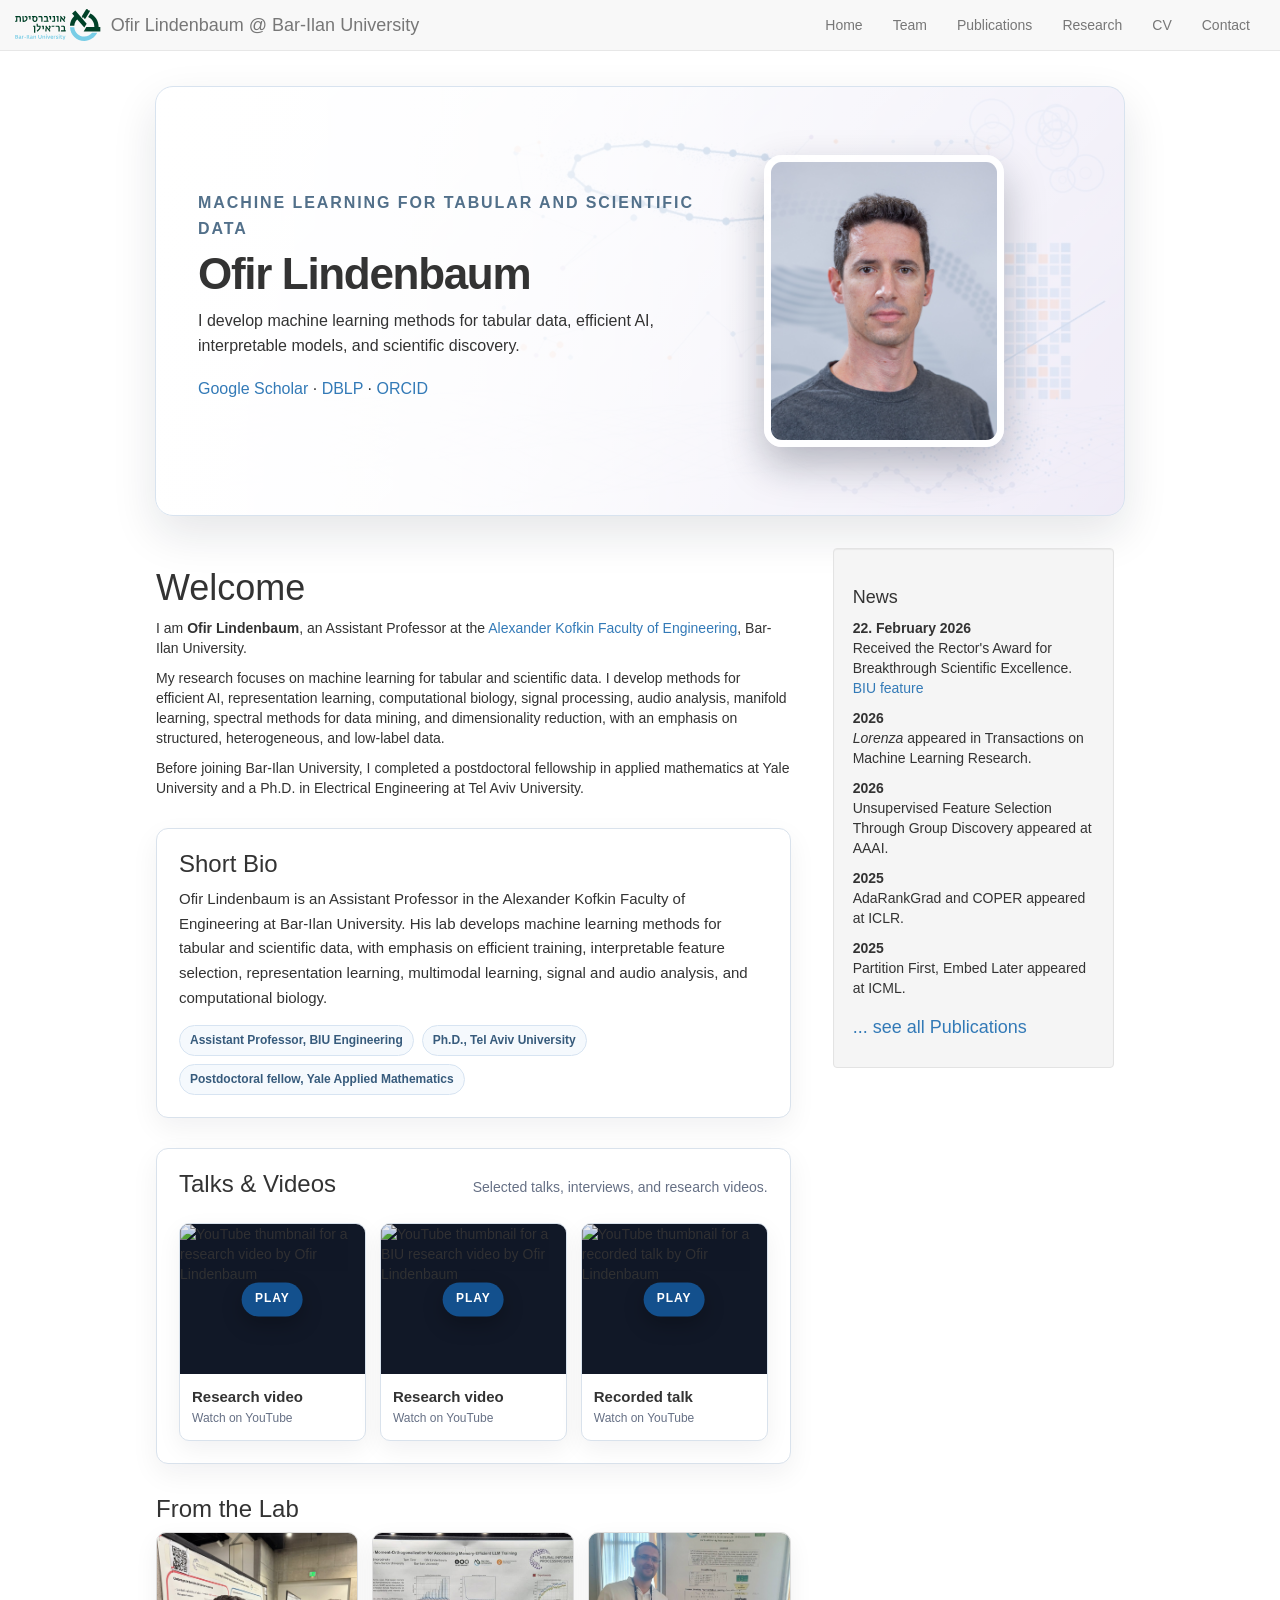
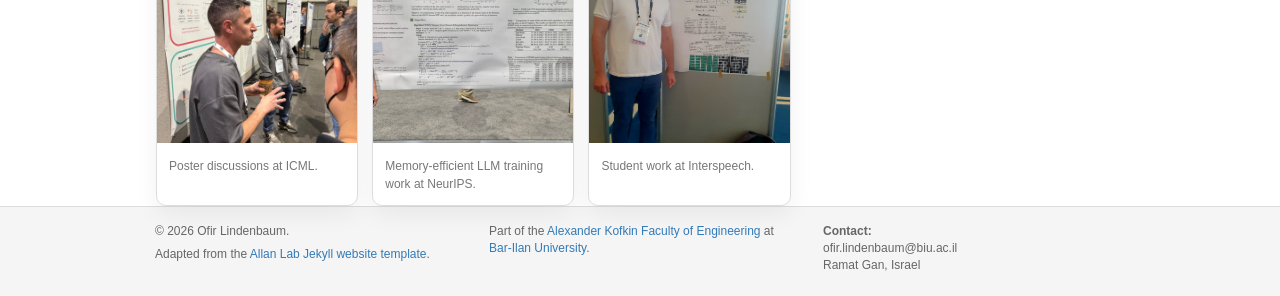
==== commit 046eeb5e: "Refine tabular research focus copy" ====
--- a/index.html
+++ b/index.html
@@ -24,7 +24,7 @@
           <a href="team.html">Team</a>
           <a href="publications.html">Publications</a>
           <a href="research.html">Research</a>
-          <a href="https://engineering.biu.ac.il/sites/engineering/files/shared/ofir.lindenbaum.pdf" target="_blank" rel="noreferrer">CV</a>
+          <a href="files/ofir-lindenbaum-cv.pdf" target="_blank" rel="noreferrer">CV</a>
           <a href="#contact">Contact</a>
         </nav>
       </div>
@@ -33,11 +33,11 @@
     <main class="container-fluid">
       <section class="home-hero">
         <div class="hero-copy">
-          <p class="eyebrow">Machine learning for scientific discovery</p>
+          <p class="eyebrow">Machine learning for tabular and scientific data</p>
           <h1>Ofir Lindenbaum</h1>
           <p>
-            I develop machine learning methods for efficient AI systems,
-            interpretable models, multimodal data, and biomedical discovery.
+            I develop machine learning methods for tabular data, efficient AI,
+            interpretable models, and scientific discovery.
           </p>
           <p class="profile-links">
             <a href="https://scholar.google.com/citations?user=jXxk6gcAAAAJ&hl=en" target="_blank" rel="noreferrer">Google Scholar</a>
@@ -59,11 +59,12 @@
             Bar-Ilan University.
           </p>
           <p>
-            My research focuses on developing novel machine learning methods for
-            scientific discovery. My interests include efficient AI, representation
-            learning, computational biology, signal processing, audio analysis,
-            manifold learning, spectral methods for data mining, and dimensionality
-            reduction.
+            My research focuses on machine learning for tabular and scientific
+            data. I develop methods for efficient AI, representation learning,
+            computational biology, signal processing, audio analysis, manifold
+            learning, spectral methods for data mining, and dimensionality
+            reduction, with an emphasis on structured, heterogeneous, and
+            low-label data.
           </p>
           <p>
             Before joining Bar-Ilan University, I completed a postdoctoral fellowship
@@ -76,11 +77,10 @@
             <p>
               Ofir Lindenbaum is an Assistant Professor in the Alexander Kofkin Faculty
               of Engineering at Bar-Ilan University. His lab develops machine
-              learning methods that help scientists extract structure, meaning, and
-              reliable predictions from complex data. Current work spans efficient
-              training of large models, tabular deep learning, interpretable feature
-              selection, multimodal representation learning, and computational
-              biology.
+              learning methods for tabular and scientific data, with emphasis on
+              efficient training, interpretable feature selection, representation
+              learning, multimodal learning, signal and audio analysis, and
+              computational biology.
             </p>
             <div class="bio-facts" aria-label="Biography highlights">
               <span>Assistant Professor, BIU Engineering</span>
@@ -97,10 +97,10 @@
             <div class="video-grid">
               <a class="video-card" href="https://www.youtube.com/watch?v=SelrAY-kFk0" target="_blank" rel="noreferrer">
                 <span class="video-thumb">
-                  <img src="https://img.youtube.com/vi/SelrAY-kFk0/hqdefault.jpg" alt="YouTube thumbnail for a talk by Ofir Lindenbaum" />
+                  <img src="https://img.youtube.com/vi/SelrAY-kFk0/hqdefault.jpg" alt="YouTube thumbnail for a research video by Ofir Lindenbaum" />
                   <span class="play-button" aria-hidden="true">Play</span>
                 </span>
-                <strong>Recorded talk</strong>
+                <strong>Research video</strong>
                 <span>Watch on YouTube</span>
               </a>
               <a class="video-card" href="https://www.youtube.com/watch?v=nRPyLBl0U9c" target="_blank" rel="noreferrer">
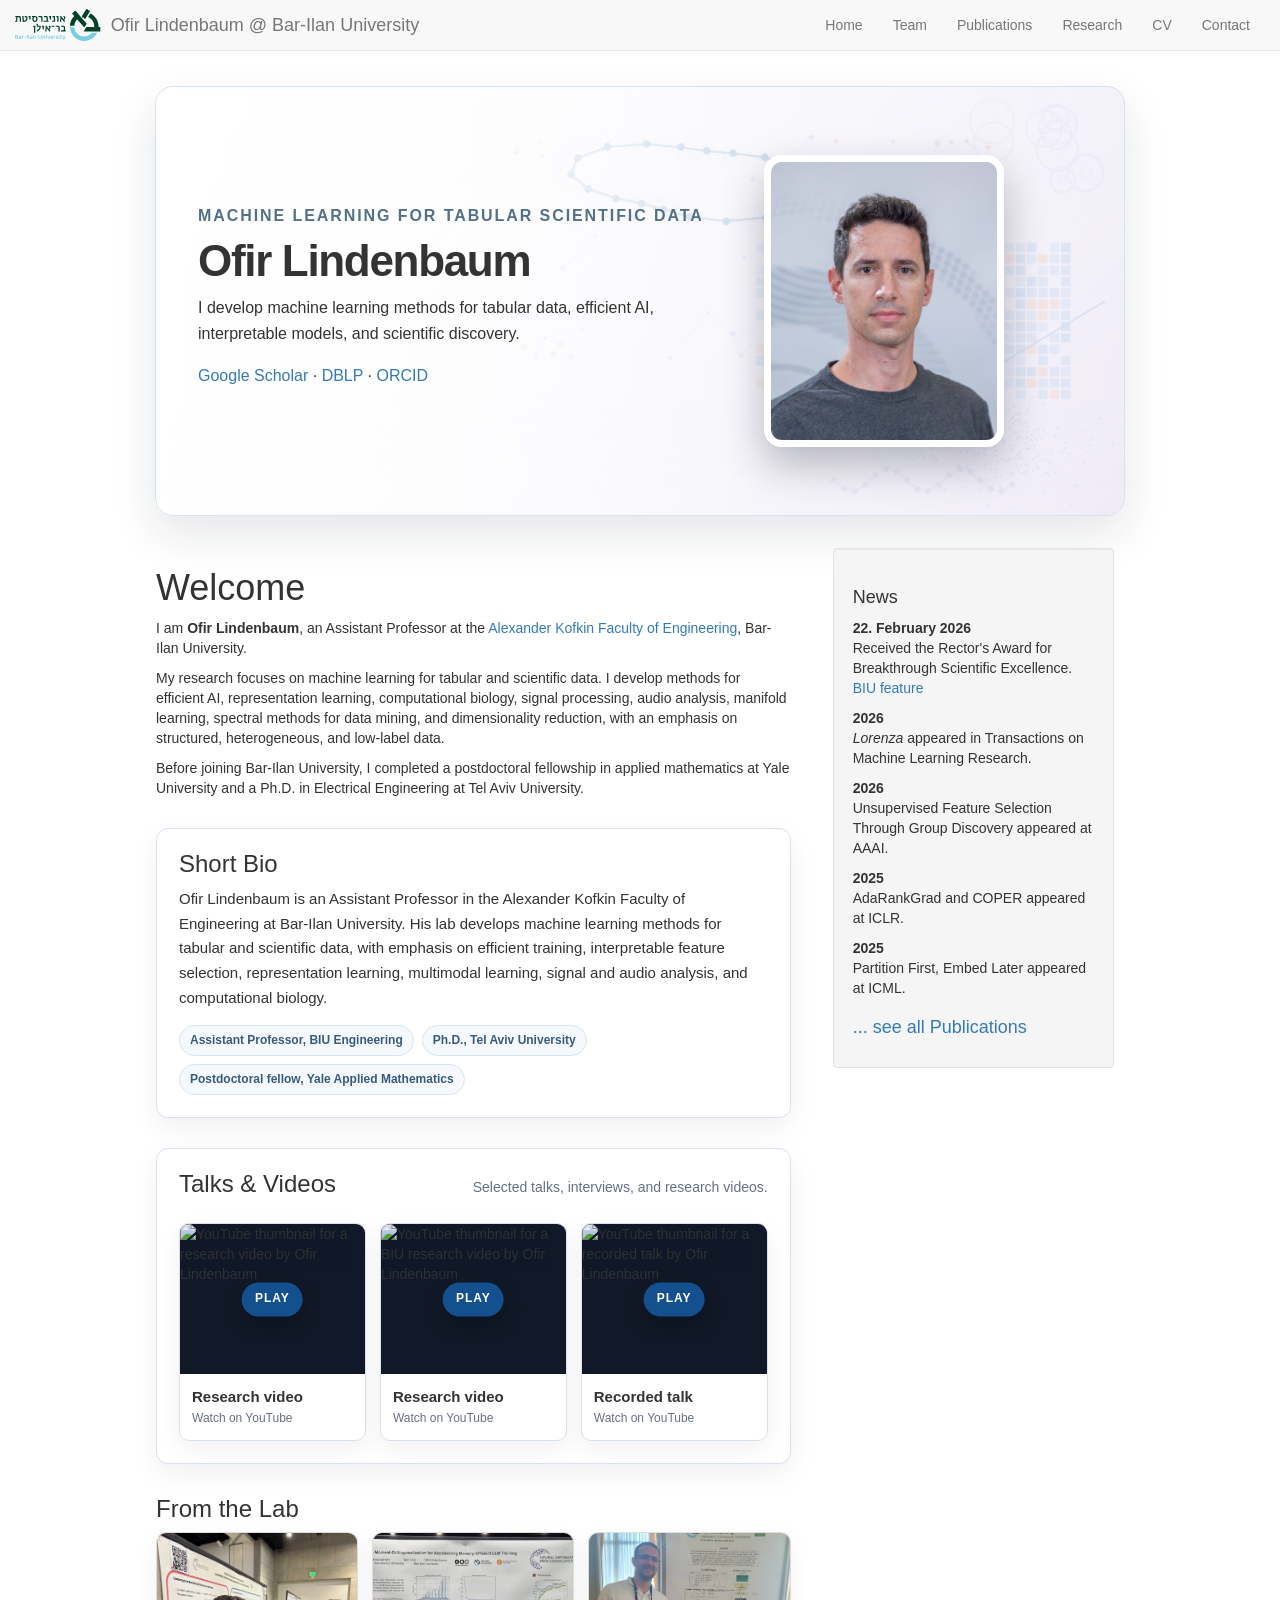
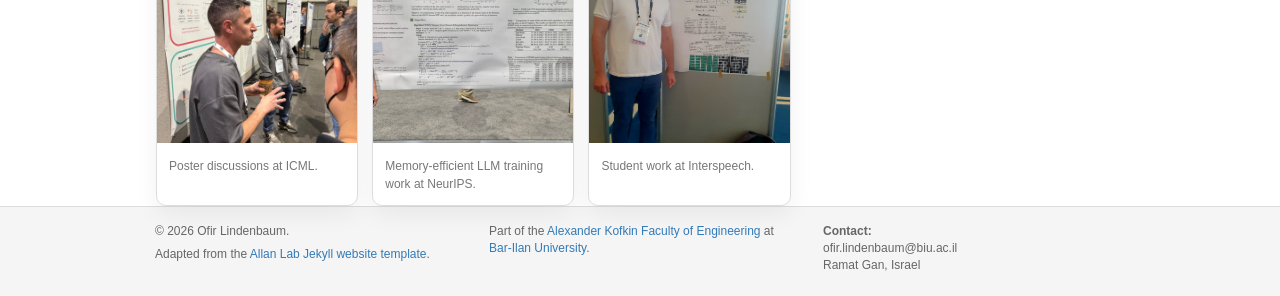
==== commit e402668f: "Shorten homepage eyebrow" ====
--- a/index.html
+++ b/index.html
@@ -33,7 +33,7 @@
     <main class="container-fluid">
       <section class="home-hero">
         <div class="hero-copy">
-          <p class="eyebrow">Machine learning for tabular and scientific data</p>
+          <p class="eyebrow">Machine learning for tabular scientific data</p>
           <h1>Ofir Lindenbaum</h1>
           <p>
             I develop machine learning methods for tabular data, efficient AI,
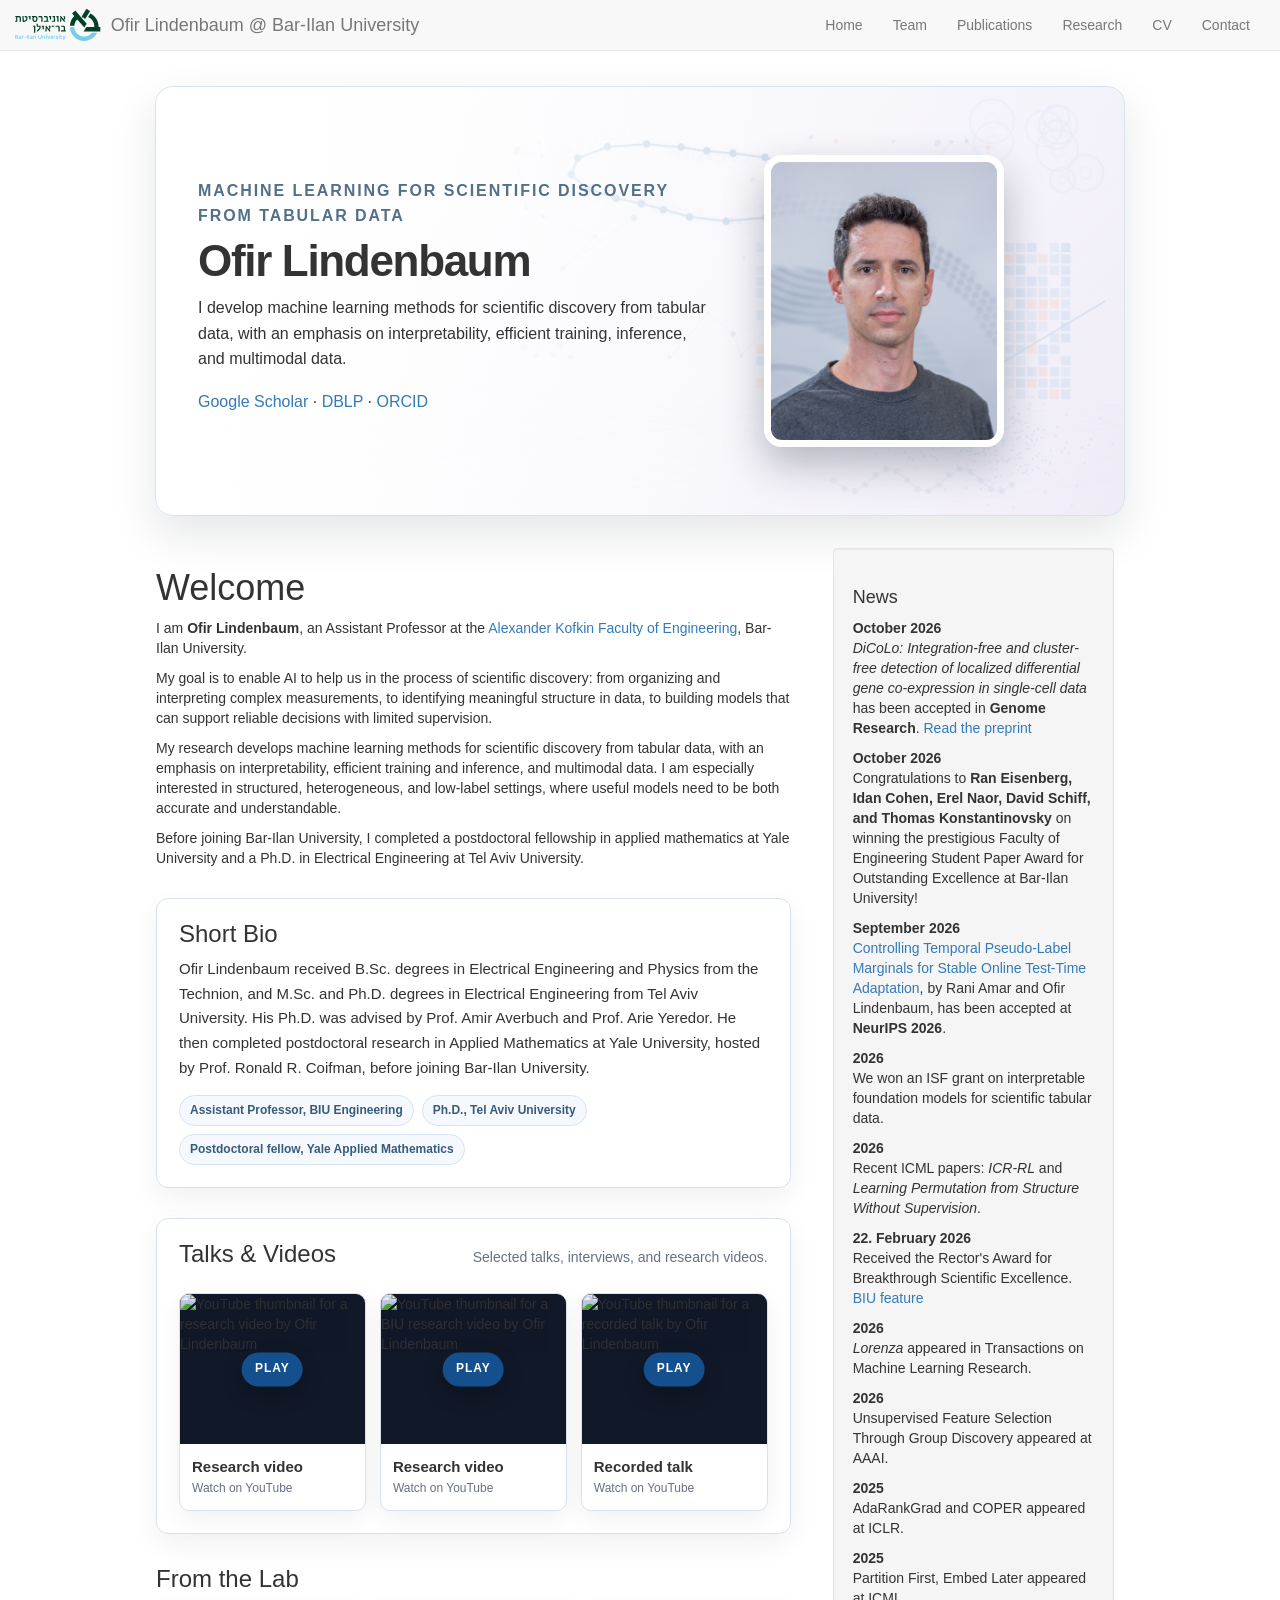
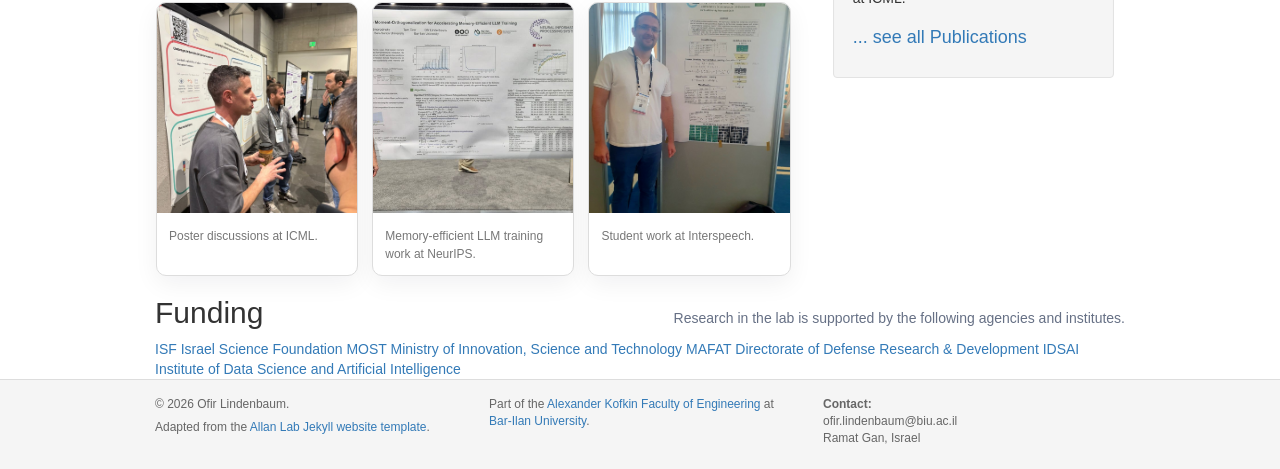
==== commit cc20a803: "Update papers, student awards, and MSc roster" ====
--- a/index.html
+++ b/index.html
@@ -3,9 +3,55 @@
   <head>
     <meta charset="UTF-8" />
     <meta name="viewport" content="width=device-width, initial-scale=1.0" />
-    <meta name="description" content="Academic website of Ofir Lindenbaum at Bar-Ilan University." />
-    <title>Ofir Lindenbaum - Home</title>
+    <meta name="description" content="Ofir Lindenbaum's Machine Learning and Scientific Discovery Lab at Bar-Ilan University develops machine learning methods for scientific discovery from tabular data, with emphasis on interpretability, efficient training, inference, and multimodal data." />
+    <meta name="robots" content="index, follow" />
+    <link rel="canonical" href="https://ofirlin.github.io/mlsd-lab/" />
+    <meta property="og:type" content="website" />
+    <meta property="og:site_name" content="Machine Learning and Scientific Discovery Lab" />
+    <meta property="og:title" content="Ofir Lindenbaum | Machine Learning and Scientific Discovery Lab" />
+    <meta property="og:description" content="Machine learning methods for scientific discovery from tabular data, with emphasis on interpretability, efficient training, inference, and multimodal data." />
+    <meta property="og:url" content="https://ofirlin.github.io/mlsd-lab/" />
+    <meta property="og:image" content="https://ofirlin.github.io/mlsd-lab/images/hero/ml-scientific-discovery-bg.jpg" />
+    <meta name="twitter:card" content="summary_large_image" />
+    <meta name="twitter:title" content="Ofir Lindenbaum | Machine Learning and Scientific Discovery Lab" />
+    <meta name="twitter:description" content="Machine learning methods for scientific discovery from tabular data, interpretability, efficient training and inference, and multimodal data." />
+    <meta name="twitter:image" content="https://ofirlin.github.io/mlsd-lab/images/hero/ml-scientific-discovery-bg.jpg" />
+    <title>Ofir Lindenbaum | Machine Learning and Scientific Discovery Lab</title>
     <link rel="stylesheet" href="styles.css?v=20260615-biu-logo" />
+    <script type="application/ld+json">
+      {
+        "@context": "https://schema.org",
+        "@type": "Person",
+        "name": "Ofir Lindenbaum",
+        "url": "https://ofirlin.github.io/mlsd-lab/",
+        "image": "https://ofirlin.github.io/mlsd-lab/images/ofir-lindenbaum-profile.jpg",
+        "jobTitle": "Assistant Professor",
+        "affiliation": {
+          "@type": "CollegeOrUniversity",
+          "name": "Bar-Ilan University",
+          "url": "https://www.biu.ac.il/en"
+        },
+        "worksFor": {
+          "@type": "ResearchOrganization",
+          "name": "Machine Learning and Scientific Discovery Lab",
+          "url": "https://ofirlin.github.io/mlsd-lab/"
+        },
+        "sameAs": [
+          "https://scholar.google.com/citations?user=jXxk6gcAAAAJ&hl=en",
+          "https://dblp.org/pid/142/4140",
+          "https://orcid.org/0000-0002-5990-742X"
+        ],
+        "knowsAbout": [
+          "Machine learning",
+          "Tabular data",
+          "Scientific discovery",
+          "Efficient training",
+          "Efficient inference",
+          "Interpretable models",
+          "Multimodal data"
+        ]
+      }
+    </script>
   </head>
   <body>
     <header class="navbar navbar-default navbar-fixed-top">
@@ -33,11 +79,12 @@
     <main class="container-fluid">
       <section class="home-hero">
         <div class="hero-copy">
-          <p class="eyebrow">Machine learning for tabular scientific data</p>
+          <p class="eyebrow">Machine learning for scientific discovery from tabular data</p>
           <h1>Ofir Lindenbaum</h1>
           <p>
-            I develop machine learning methods for tabular data, efficient AI,
-            interpretable models, and scientific discovery.
+            I develop machine learning methods for scientific discovery from
+            tabular data, with an emphasis on interpretability, efficient
+            training, inference, and multimodal data.
           </p>
           <p class="profile-links">
             <a href="https://scholar.google.com/citations?user=jXxk6gcAAAAJ&hl=en" target="_blank" rel="noreferrer">Google Scholar</a>
@@ -59,12 +106,18 @@
             Bar-Ilan University.
           </p>
           <p>
-            My research focuses on machine learning for tabular and scientific
-            data. I develop methods for efficient AI, representation learning,
-            computational biology, signal processing, audio analysis, manifold
-            learning, spectral methods for data mining, and dimensionality
-            reduction, with an emphasis on structured, heterogeneous, and
-            low-label data.
+            My goal is to enable AI to help us in the process of scientific
+            discovery: from organizing and interpreting complex measurements, to
+            identifying meaningful structure in data, to building models that can
+            support reliable decisions with limited supervision.
+          </p>
+          <p>
+            My research develops machine learning methods for scientific
+            discovery from tabular data, with an emphasis on interpretability,
+            efficient training and inference, and multimodal data. I am
+            especially interested in structured, heterogeneous, and low-label
+            settings, where useful models need to be both accurate and
+            understandable.
           </p>
           <p>
             Before joining Bar-Ilan University, I completed a postdoctoral fellowship
@@ -75,12 +128,13 @@
           <section class="short-bio">
             <h2>Short Bio</h2>
             <p>
-              Ofir Lindenbaum is an Assistant Professor in the Alexander Kofkin Faculty
-              of Engineering at Bar-Ilan University. His lab develops machine
-              learning methods for tabular and scientific data, with emphasis on
-              efficient training, interpretable feature selection, representation
-              learning, multimodal learning, signal and audio analysis, and
-              computational biology.
+              Ofir Lindenbaum received B.Sc. degrees in Electrical Engineering
+              and Physics from the Technion, and M.Sc. and Ph.D. degrees in
+              Electrical Engineering from Tel Aviv University. His Ph.D. was
+              advised by Prof. Amir Averbuch and Prof. Arie Yeredor. He then
+              completed postdoctoral research in Applied Mathematics at Yale
+              University, hosted by Prof. Ronald R. Coifman, before joining
+              Bar-Ilan University.
             </p>
             <div class="bio-facts" aria-label="Biography highlights">
               <span>Assistant Professor, BIU Engineering</span>
@@ -144,6 +198,11 @@
         <aside id="newsid" class="col-sm-4">
           <div class="well">
             <h4>News</h4>
+            <p><strong>October 2026</strong><br /><em>DiCoLo: Integration-free and cluster-free detection of localized differential gene co-expression in single-cell data</em> has been accepted in <strong>Genome Research</strong>. <a href="https://doi.org/10.1101/2025.11.23.689932" target="_blank" rel="noreferrer">Read the preprint</a></p>
+            <p><strong>October 2026</strong><br />Congratulations to <strong>Ran Eisenberg, Idan Cohen, Erel Naor, David Schiff, and Thomas Konstantinovsky</strong> on winning the prestigious Faculty of Engineering Student Paper Award for Outstanding Excellence at Bar-Ilan University!</p>
+            <p><strong>September 2026</strong><br /><a href="https://neurips.cc/virtual/2026/poster/151349" target="_blank" rel="noreferrer">Controlling Temporal Pseudo-Label Marginals for Stable Online Test-Time Adaptation</a>, by Rani Amar and Ofir Lindenbaum, has been accepted at <strong>NeurIPS 2026</strong>.</p>
+            <p><strong>2026</strong><br />We won an ISF grant on interpretable foundation models for scientific tabular data.</p>
+            <p><strong>2026</strong><br />Recent ICML papers: <em>ICR-RL</em> and <em>Learning Permutation from Structure Without Supervision</em>.</p>
             <p><strong>22. February 2026</strong><br />Received the Rector's Award for Breakthrough Scientific Excellence. <a href="https://engineering.biu.ac.il/en/node/14576" target="_blank" rel="noreferrer">BIU feature</a></p>
             <p><strong>2026</strong><br /><em>Lorenza</em> appeared in Transactions on Machine Learning Research.</p>
             <p><strong>2026</strong><br />Unsupervised Feature Selection Through Group Discovery appeared at AAAI.</p>
@@ -153,6 +212,31 @@
           </div>
         </aside>
       </div>
+
+      <section class="funding-section" aria-labelledby="funding-title">
+        <div class="section-heading">
+          <h2 id="funding-title">Funding</h2>
+          <p>Research in the lab is supported by the following agencies and institutes.</p>
+        </div>
+        <div class="funding-grid">
+          <a class="funding-card" href="https://www.isf.org.il/" target="_blank" rel="noreferrer">
+            <span class="funding-logo">ISF</span>
+            <span>Israel Science Foundation</span>
+          </a>
+          <a class="funding-card" href="https://www.gov.il/en/departments/ministry_of_science_and_technology" target="_blank" rel="noreferrer">
+            <span class="funding-logo">MOST</span>
+            <span>Ministry of Innovation, Science and Technology</span>
+          </a>
+          <a class="funding-card" href="https://ddrd-mafat.mod.gov.il/en" target="_blank" rel="noreferrer">
+            <span class="funding-logo">MAFAT</span>
+            <span>Directorate of Defense Research &amp; Development</span>
+          </a>
+          <a class="funding-card" href="https://www.idsai.org/index.aspx" target="_blank" rel="noreferrer">
+            <span class="funding-logo">IDSAI</span>
+            <span>Institute of Data Science and Artificial Intelligence</span>
+          </a>
+        </div>
+      </section>
     </main>
 
     <footer id="contact" class="panel">
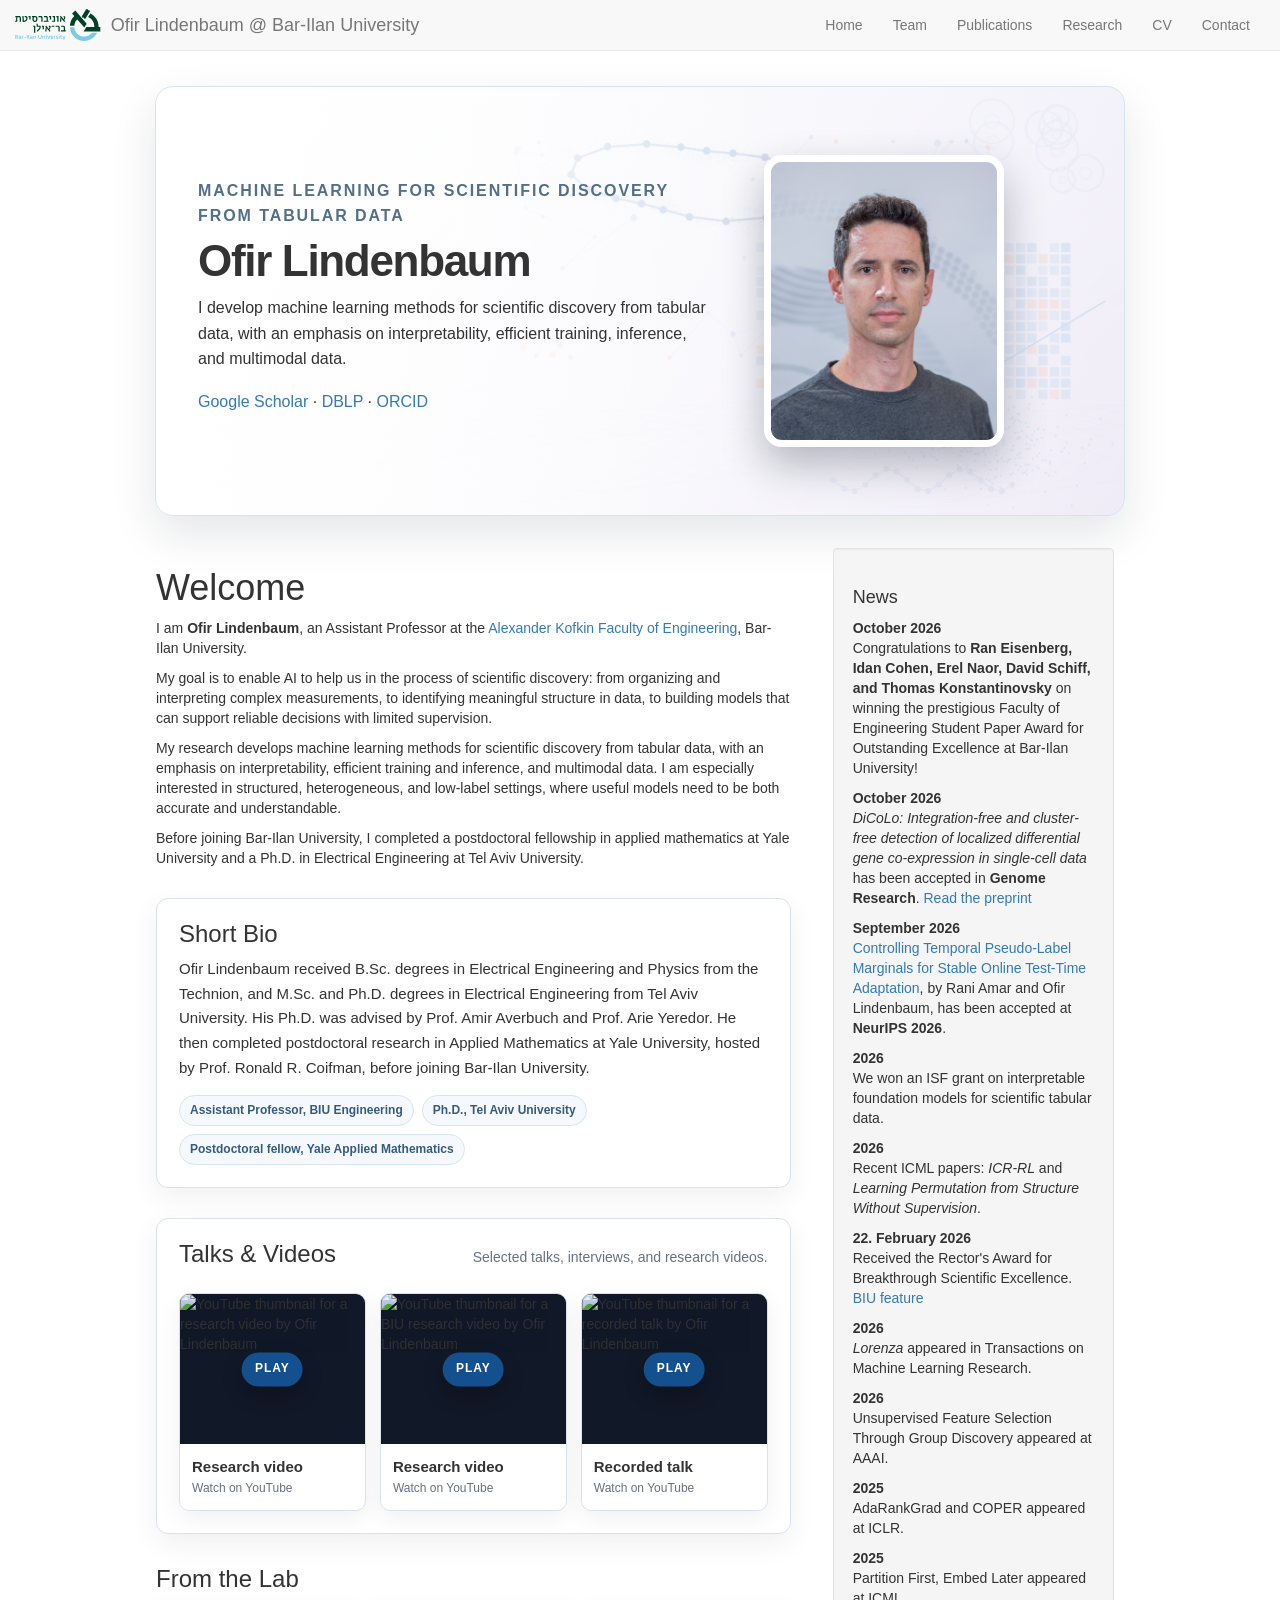
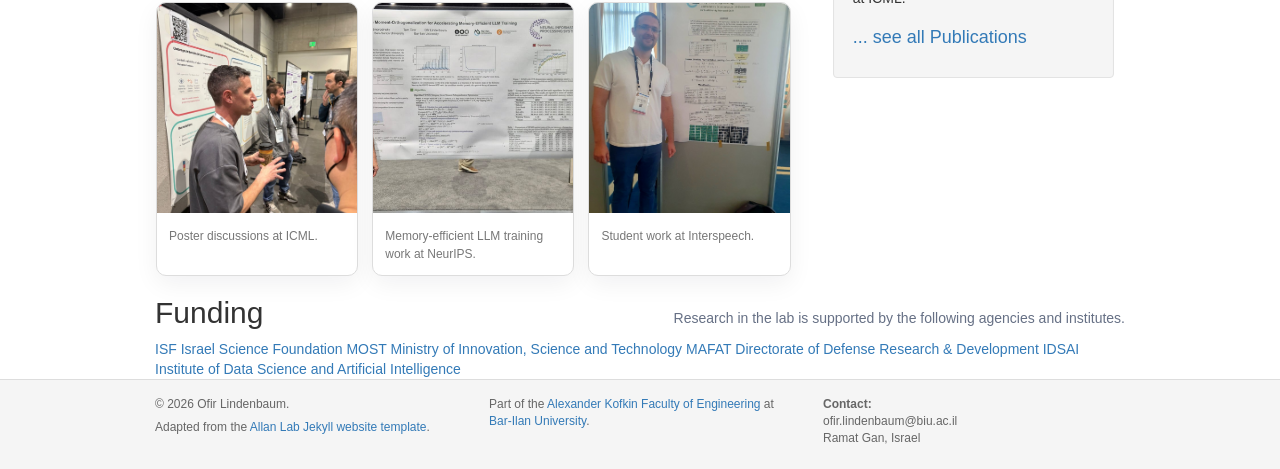
==== commit 26f8a4dd: "Highlight student award news and simplify Genome Research venue" ====
--- a/index.html
+++ b/index.html
@@ -198,8 +198,8 @@
         <aside id="newsid" class="col-sm-4">
           <div class="well">
             <h4>News</h4>
+            <p><strong>October 2026</strong><br />Congratulations to <strong>Ran Eisenberg, Idan Cohen, Erel Naor, David Schiff, and Thomas Konstantinovsky</strong> on winning the prestigious Faculty of Engineering Student Paper Award for Outstanding Excellence at Bar-Ilan University!</p>
             <p><strong>October 2026</strong><br /><em>DiCoLo: Integration-free and cluster-free detection of localized differential gene co-expression in single-cell data</em> has been accepted in <strong>Genome Research</strong>. <a href="https://doi.org/10.1101/2025.11.23.689932" target="_blank" rel="noreferrer">Read the preprint</a></p>
-            <p><strong>October 2026</strong><br />Congratulations to <strong>Ran Eisenberg, Idan Cohen, Erel Naor, David Schiff, and Thomas Konstantinovsky</strong> on winning the prestigious Faculty of Engineering Student Paper Award for Outstanding Excellence at Bar-Ilan University!</p>
             <p><strong>September 2026</strong><br /><a href="https://neurips.cc/virtual/2026/poster/151349" target="_blank" rel="noreferrer">Controlling Temporal Pseudo-Label Marginals for Stable Online Test-Time Adaptation</a>, by Rani Amar and Ofir Lindenbaum, has been accepted at <strong>NeurIPS 2026</strong>.</p>
             <p><strong>2026</strong><br />We won an ISF grant on interpretable foundation models for scientific tabular data.</p>
             <p><strong>2026</strong><br />Recent ICML papers: <em>ICR-RL</em> and <em>Learning Permutation from Structure Without Supervision</em>.</p>
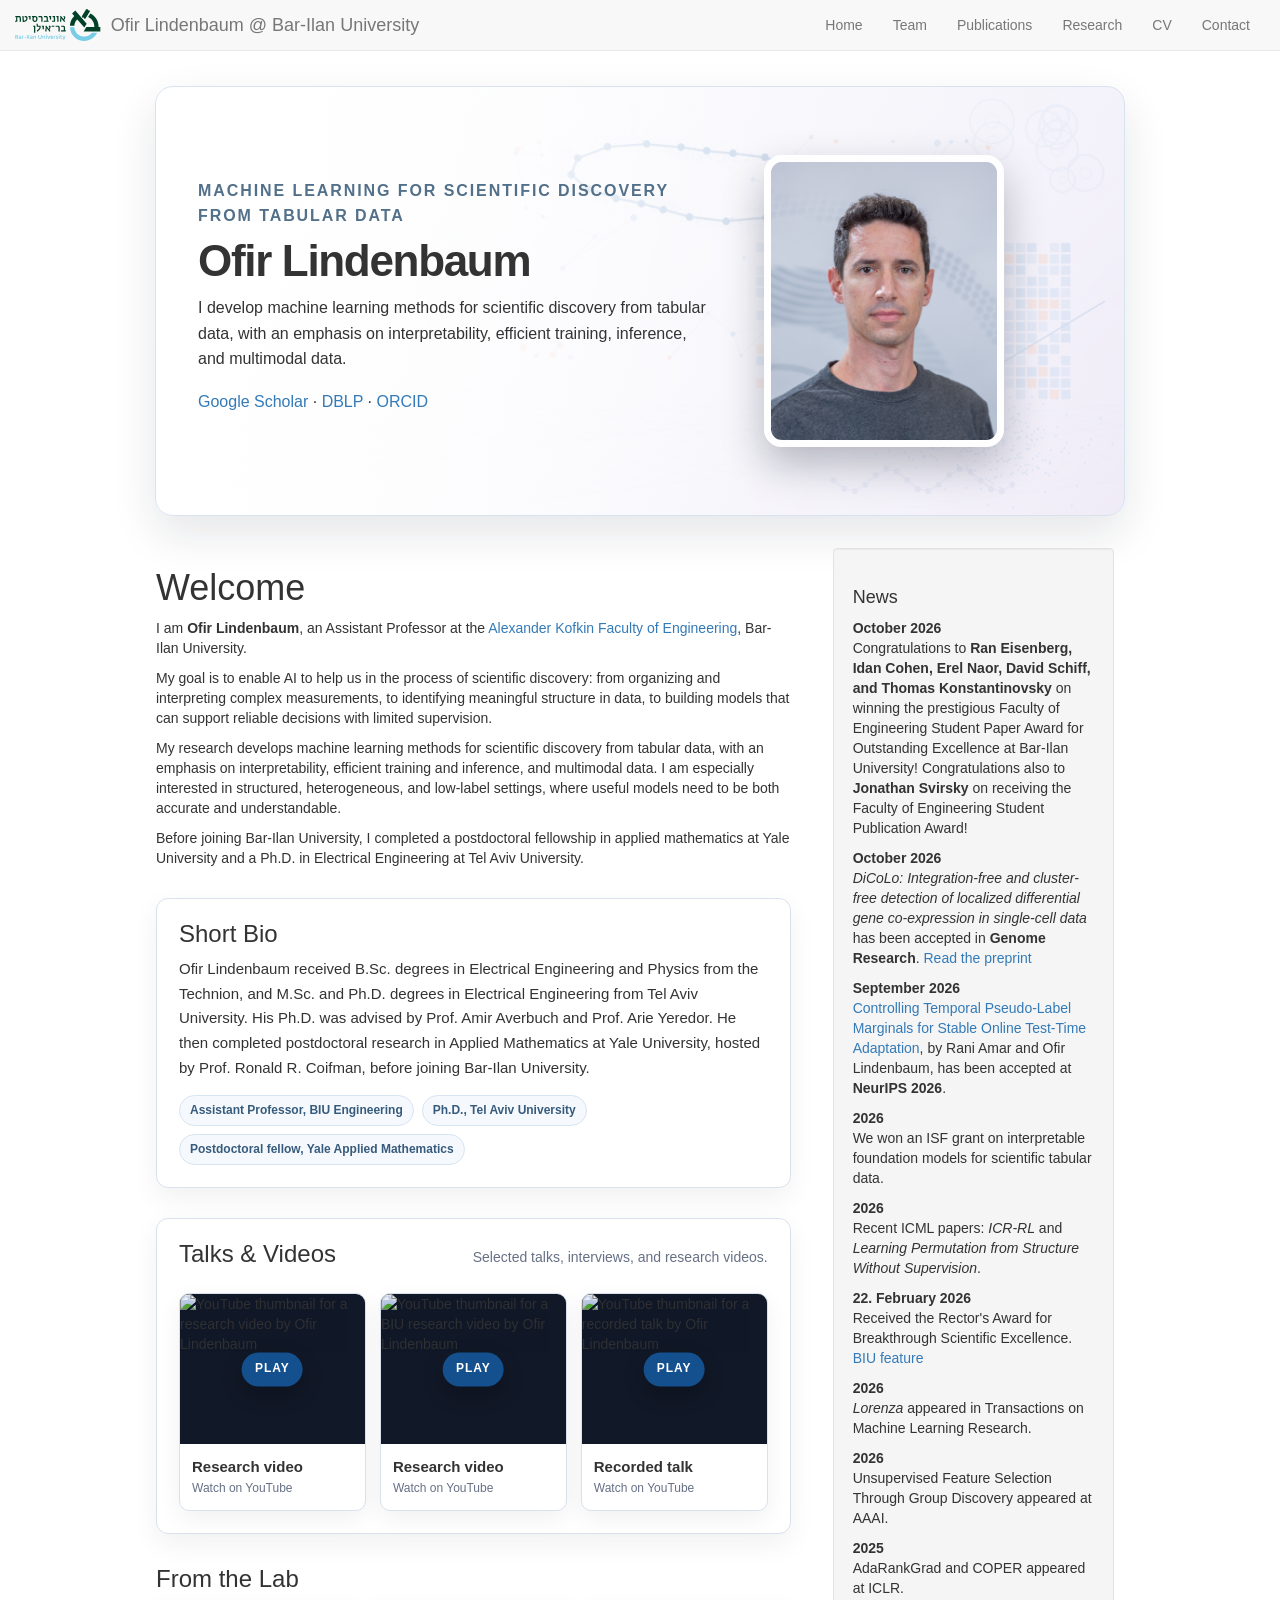
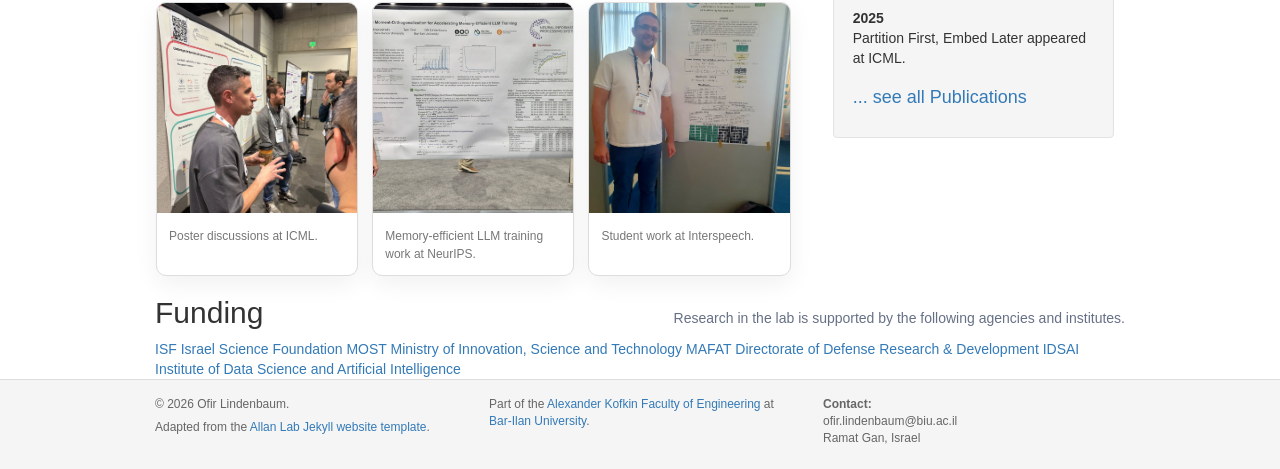
==== commit 08c83f3c: "Congratulate Jonathan Svirsky on student publication award" ====
--- a/index.html
+++ b/index.html
@@ -198,7 +198,7 @@
         <aside id="newsid" class="col-sm-4">
           <div class="well">
             <h4>News</h4>
-            <p><strong>October 2026</strong><br />Congratulations to <strong>Ran Eisenberg, Idan Cohen, Erel Naor, David Schiff, and Thomas Konstantinovsky</strong> on winning the prestigious Faculty of Engineering Student Paper Award for Outstanding Excellence at Bar-Ilan University!</p>
+            <p><strong>October 2026</strong><br />Congratulations to <strong>Ran Eisenberg, Idan Cohen, Erel Naor, David Schiff, and Thomas Konstantinovsky</strong> on winning the prestigious Faculty of Engineering Student Paper Award for Outstanding Excellence at Bar-Ilan University! Congratulations also to <strong>Jonathan Svirsky</strong> on receiving the Faculty of Engineering Student Publication Award!</p>
             <p><strong>October 2026</strong><br /><em>DiCoLo: Integration-free and cluster-free detection of localized differential gene co-expression in single-cell data</em> has been accepted in <strong>Genome Research</strong>. <a href="https://doi.org/10.1101/2025.11.23.689932" target="_blank" rel="noreferrer">Read the preprint</a></p>
             <p><strong>September 2026</strong><br /><a href="https://neurips.cc/virtual/2026/poster/151349" target="_blank" rel="noreferrer">Controlling Temporal Pseudo-Label Marginals for Stable Online Test-Time Adaptation</a>, by Rani Amar and Ofir Lindenbaum, has been accepted at <strong>NeurIPS 2026</strong>.</p>
             <p><strong>2026</strong><br />We won an ISF grant on interpretable foundation models for scientific tabular data.</p>
